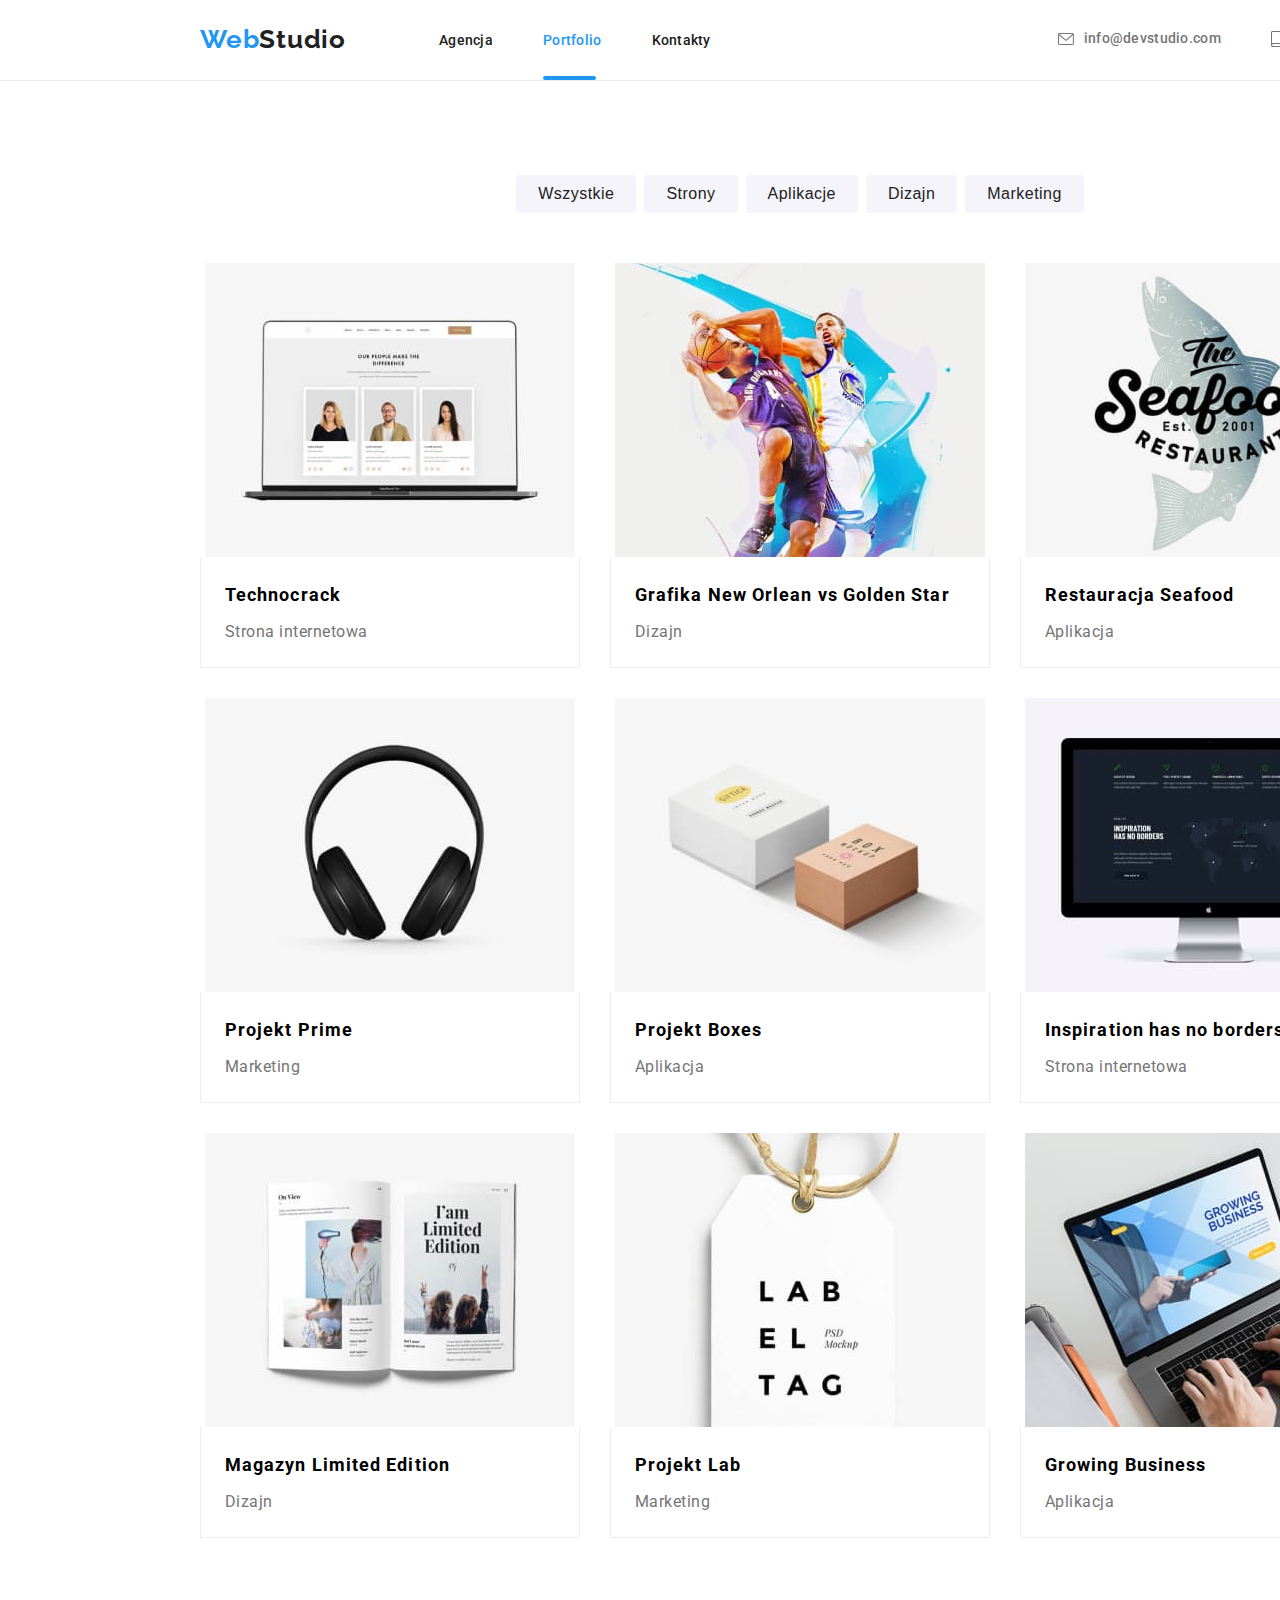
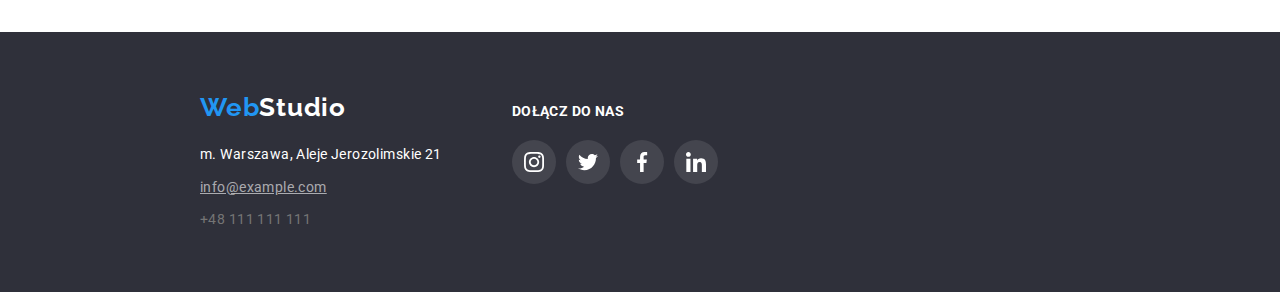
==== portfolio.html @ 3b9c2e2c "upgrade" ====
<!DOCTYPE html>
<html lang="pl">
  <head>
    <meta charset="UTF-8" />

    <title>Portfolio</title>
    <!-- google fonts -->

    <link rel="preconnect" href="https://fonts.googleapis.com" />
    <link rel="preconnect" href="https://fonts.gstatic.com" crossorigin />
    <link
      href="https://fonts.googleapis.com/css2?family=Raleway:wght@700&family=Roboto:wght@400;500;700;900&display=swap"
      rel="stylesheet"
    />
    <!-- end google fonts -->
    <link
      rel="stylesheet"
      href="https://cdnjs.cloudflare.com/ajax/libs/modern-normalize/1.1.0/modern-normalize.min.css"
      integrity="sha512-wpPYUAdjBVSE4KJnH1VR1HeZfpl1ub8YT/NKx4PuQ5NmX2tKuGu6U/JRp5y+Y8XG2tV+wKQpNHVUX03MfMFn9Q=="
      crossorigin="anonymous"
      referrerpolicy="no-referrer"
    />

    <link rel="stylesheet" href="css/styles.css" />
  </head>

  <body>
    <header class="header-style">
      <div class="container flex-nav-container padding-body">
        <a class="logo" href="index.html"
            ><span class="brand-color">Web</span>Studio</a
          >

        <div class="inner">
      
          <nav>
            <ul class="list-style nav-display-form">
              <li><a class="nav-structure" href="index.html">Agencja</a></li>
              <li>
                <a class="nav-structure nav-structure-active isactive" href="/portfolio.html">Portfolio</a>
              </li>
              <li>
                <a class="nav-structure" href="portfolio.html">Kontakty</a>
              </li>
            </ul>
          </nav>
        </div>

      
        <ul class="list-style display-form-contacts">
          <li>
            <a
              class="nav-structure nav-contact-color"
              href="mailto:info@devstudio.com"><svg width="16" height="12" class="mail-icon-position">
                <use width="16" height="12"
                href="./images/icons.svg#icon-envelope"></use>
              </svg>
              info@devstudio.com</a
            >
          </li>
          <li>
       
            <a class="nav-structure nav-contact-color" href="tel:48111111111"><svg width="10" height="16" class="iphone-icon-position"> 
              <use width="10" height="16"
              href="./images/icons.svg#icon-smartphone"></use>
            </svg>
            +48 111 111 111</a
            >
          
          </li>
        </ul>
      
      </div>
    </header>

    <main>
     
        <section class="section lorem">
          <div class="container">
          <ul class="list-style display-button">
            <li>
              <button type="button" class="button-style">Wszystkie</button>
            </li>
            <li>
              <button type="button" class="button-style">Strony</button>
            </li>
            <li>
              <button type="button" class="button-style">Aplikacje</button>
            </li>
            <li>
              <button type="button" class="button-style">Dizajn</button>
            </li>
            <li>
              <button type="button" class="button-style">Marketing</button>
            </li>
            
          </ul>
         
        </section>
        <!--ZDJĘCIA-->
        <section class="section-pictures">
          <div class="container">
         
          <ul class="list-style display-images display-wrap">
        
            <li class="border-images">
           
                <div class="box">
              <img 
                src="images/images_portfolio/pic1.jpg"
                alt="technocrack"
                width="370"
                height="294"

              /> 
               <div class="overlay"><p class="overlay-p">Technocrack jest popularną platformą wykorzystywaną do rozpowszechniania koronawirusa. Firmy wykorzystują tę platformę do celów szpiegowskich i ataków na niezabezpieczone serwery konkurencji</p></div>
              </div>
            
              <h3 class="portfolio-h3-structure p-portfolio-border">Technocrack</h3>
              <p class="text img-portfolio-border">Strona internetowa</p>
              
            </li>
            <!-- 2 -->
            <li class="border-images">
            
                <div class="box">
              <img
                src="images/images_portfolio/pic2.jpg"
                alt="Grafika New orlean"
                width="370"
                height="294"
              />
              <div class="overlay"><p class="overlay-p">Technocrack jest popularną platformą wykorzystywaną do rozpowszechniania koronawirusa. Firmy wykorzystują tę platformę do celów szpiegowskich i ataków na niezabezpieczone serwery konkurencji</p></div>
            </div>
              <h3 class="portfolio-h3-structure p-portfolio-border">Grafika New Orlean vs Golden Star</h3>
              <p class="text img-portfolio-border">Dizajn</p>
             
              
            </li>
            <li class="border-images">
             
                <div class="box">
              <img
                src="images/images_portfolio/pic3.jpg"
                alt="Restauracja Seafood"
                width="370"
                height="294"
              />
              <div class="overlay"><p class="overlay-p">Technocrack jest popularną platformą wykorzystywaną do rozpowszechniania koronawirusa. Firmy wykorzystują tę platformę do celów szpiegowskich i ataków na niezabezpieczone serwery konkurencji</p></div>
            </div>
              <h3 class="portfolio-h3-structure p-portfolio-border">Restauracja Seafood</h3>
              <p class="text img-portfolio-border">Aplikacja</p>
             </li>
            <li class="border-images">
              <div class="box">
              <img
                src="images/images_portfolio/pic4.jpg"
                alt="Projekt Prime"
                width="370"
                height="294"
              />
              <div class="overlay"><p class="overlay-p">Technocrack jest popularną platformą wykorzystywaną do rozpowszechniania koronawirusa. Firmy wykorzystują tę platformę do celów szpiegowskich i ataków na niezabezpieczone serwery konkurencji</p></div>
            </div>
              <h3 class="portfolio-h3-structure p-portfolio-border">Projekt Prime</h3>
              <p class="text img-portfolio-border">Marketing</p>
           </li>
            <li class="border-images">
              <div class="box">
              <img
                src="images/images_portfolio/pic5.jpg"
                alt="Projekt Boxes"
                width="370"
                height="294"
              />
              <div class="overlay"><p class="overlay-p">Technocrack jest popularną platformą wykorzystywaną do rozpowszechniania koronawirusa. Firmy wykorzystują tę platformę do celów szpiegowskich i ataków na niezabezpieczone serwery konkurencji</p></div>
            </div>
              <h3 class="portfolio-h3-structure p-portfolio-border">Projekt Boxes</h3>
              <p class="text img-portfolio-border">Aplikacja</p>
            </li>
            <li class="border-images">
              <div class="box">
              <img
                src="images/images_portfolio/pic6.jpg"
                alt="Inspiration has no borders"
                width="370"
                height="294"
              />
              <div class="overlay"><p class="overlay-p">Technocrack jest popularną platformą wykorzystywaną do rozpowszechniania koronawirusa. Firmy wykorzystują tę platformę do celów szpiegowskich i ataków na niezabezpieczone serwery konkurencji</p></div>
              </div>
              <h3 class="portfolio-h3-structure p-portfolio-border">Inspiration has no borders</h3>
              <p class="text img-portfolio-border">Strona internetowa</p>
            </li>
            <li class="border-images">
              <div class="box">
              <img
                src="images/images_portfolio/pic7.jpg"
                alt="Magazyn Limited Edition"
                width="370"
                height="294"
              />
              <div class="overlay"><p class="overlay-p">Technocrack jest popularną platformą wykorzystywaną do rozpowszechniania koronawirusa. Firmy wykorzystują tę platformę do celów szpiegowskich i ataków na niezabezpieczone serwery konkurencji</p></div>
              </div>
              <h3 class="portfolio-h3-structure p-portfolio-border">Magazyn Limited Edition</h3>
              <p class="text img-portfolio-border">Dizajn</p>
           
            </li>
            <li class="border-images">
              <div class="box">
              <img
                src="images/images_portfolio/pic8.jpg"
                alt="Projekt Lab"
                width="370"
                height="294"
              />
              <div class="overlay"><p class="overlay-p">Technocrack jest popularną platformą wykorzystywaną do rozpowszechniania koronawirusa. Firmy wykorzystują tę platformę do celów szpiegowskich i ataków na niezabezpieczone serwery konkurencji</p></div>
              </div>
              <h3 class="portfolio-h3-structure p-portfolio-border">Projekt Lab</h3>
              <p class="text img-portfolio-border">Marketing</p>
            </li>
            <li class="border-images">
              <div class="box">
              <img
                src="images/images_portfolio/pic9.jpg"
                alt="Growing Business"
                width="370"
                height="294"
              />
              <div class="overlay"><p class="overlay-p">Technocrack jest popularną platformą wykorzystywaną do rozpowszechniania koronawirusa. Firmy wykorzystują tę platformę do celów szpiegowskich i ataków na niezabezpieczone serwery konkurencji</p></div>
              </div>
              <h3 class="portfolio-h3-structure p-portfolio-border">Growing Business</h3>
              <p class="text img-portfolio-border">Aplikacja</p>
            </li>
          </ul>
        
          </div>
        </section>
      
    </main>
    <footer class="background footer-padding">
      <div class="container footer-display">
        <div>
        <a class="footer-logo logo" href="index.html"
          ><span class="brand-color">Web</span>Studio</a
        >
        <address class="address-style address-padding">
          <ul class="list-style">
            <li class="marginl">
              <a
                class="address-structure"
                href="https://goo.gl/maps/v4wxsE9NDZiypeX38"
                target="_blank"
                >m. Warszawa, Aleje Jerozolimskie 21</a
              >
            </li>
            <li class="marginl">
              <a class="address2-structure" href="mailto:info@example.com"
                >info@example.com</a
              >
            </li>
            <li class="marginl">
              <a class="p-text-structure" href="tel:48111111111"
                >+48 111 111 111</a
              >
            </li>
          </ul>
        </address>
        </div>
        <div class="join-us-margin">
          <h3 class="join-us">DOŁĄCZ DO NAS</h3>
          <ul class="social-links">
            <li>
              <a href="#" target="blank"><svg width="44" height="44" class="shape">
                <use width="20" height="20" x="12" y="12.04" href="images/icons.svg#icon-instagram-2">
              </svg></a>

              

            </li>
            <li>
              <a href="#" target="blank"><svg width="44" height="44" class="shape">
                <use width="20" height="20" x="12" y="12.04" href="images/icons.svg#icon-twitter-1">
              </svg></a>

              </svg>

            </li>
            <li>
              <a href="#" target="blank"><svg width="44" height="44" class="shape">
                <use width="20" height="20" x="12" y="12.04" href="images/icons.svg#icon-facebook-1">
              </svg></a>

              </svg>

            </li>
            <li>
              <a href="#" target="blank"><svg width="44" height="44" class="shape">
                <use width="20" height="20" x="12" y="12.04" href="images/icons.svg#icon-linkedin-1">
              </svg></a>

              </svg>

            </li>
          </ul>



        </div>
      </div>
    </footer>
  </body>
</html>
---- css/styles.css ----
:root {
  --main-color: #212121;
  --second-color: #757575;
  --background-color: #2f303a;
  --third-color: #ffffff;
  --fourth-color: rgba(255, 255, 255, 0.6);
  --fifth-color: #2196f3;
  --sixth-color: #e5e5e5;
  --seventh-color: #f5f4fa;
}
body {
  font-family: "Roboto", "Raleway", sans-serif;

  width: 1600px;
  margin: 0 auto;
}
* {
  margin: 0;
  padding: 0;
}

.container {
  width: 1200px;
  margin: 0 auto;
  padding: 0 15px;
}

.section {
  padding: 94px 0;
}

.section-pictures {
padding: 50px 0 94px 0;

}

h2 {
  margin-bottom: 50px;
}
.background-header {
  text-align: center;
  padding: 200px 0;
  background-color: var(--background-color);
  background-image: linear-gradient(
      rgba(47, 48, 58, 0.4),
      rgba(47, 48, 58, 0.4)
    ),
    url(../images/background.jpg);
}
.display-center {
  text-align: center;
}
.display-button {
  display: flex;

  justify-content: center;
  gap: 8px;
  position: relative;
}

.display-images {
  display: flex;
  gap: 30px;
  position: relative;
}

.display-wrap {
  flex-wrap: wrap;
}

.a {
  margin-left: 93px;
}
.flex-nav-container {
  display: flex;
  align-items: center;
}

.header-style {
  border-bottom: 1px solid #ececec;
}

.nav-display-form {
  display: flex;
  align-items: center;
  gap: 50px;
  margin-left: 93px;
}
.header-nav-list {
  margin-left: 93px;
}

.padding-body {
  padding-bottom: 25px;
  padding-top: 24px;
}

.nav-display-form li {
  margin: 0;
}

.display-form-contacts {
  display: flex;
  align-items: center;
  gap: 50px;
  margin-left: auto;
}

.inner {
  display: flex;
  align-items: center;
  gap: 93px;
}

.background-2 {
  background-color: #f5f4fa;
}

.nav-structure {
  color: var(--main-color);
  font-weight: 500;
  font-size: 14px;
  line-height: 1.14;
  letter-spacing: 0.02em;
  text-decoration-line: none;
}

.nav-structure-active {
  color: var(--fifth-color);
}

.nav-structure:hover {
  color: var(--fifth-color);
}

.nav-structure:focus {
  color: var(--fifth-color);
}

.p-text-structure {
  font-size: 14px;
  line-height: 1.71;
  letter-spacing: 0.03em;
  color: var(--second-color);
  text-decoration-line: none;
}
.portfolio-h3-structure {
  font-weight: 700;
  font-size: 18px;
  line-height: 2;
  letter-spacing: 0.06em;
  padding-top: 20px;
  padding-right: 24px;
  padding-bottom: 0;
  padding-left: 24px;
}

.text {
  font-size: 16px;
  line-height: 1.87;
  letter-spacing: 0.03em;
  color: var(--second-color);
  padding: 4px 24px 20px 24px;
}

.paragraph-structure {
  padding-bottom: 16px;
}
.background {
  background-color: var(--background-color);
}

.address-structure {
  font-size: 14px;
  line-height: 1.71;
  letter-spacing: 0.03em;
  color: var(--third-color);
  text-decoration-line: none;
}
.address2-structure {
  font-size: 14px;
  line-height: 1.71;
  letter-spacing: 0.03em;
  text-decoration-line: underline;
  color: var(--fourth-color);
}
.h1-text-index {
  font-weight: 900;
  font-size: 44px;
  line-height: 1.36;
  letter-spacing: 0.06em;
  width: 696px;
  color: var(--third-color);
  text-align: center;
  margin: 0 auto;
}
.h3-text-index {
  font-weight: 700;
  font-size: 14px;
  line-height: 1.14;
  letter-spacing: 0.03em;
  padding-top: 30px;

  color: var(--main-color);
  margin-bottom: 10px;
}

.h2-text-index {
  font-weight: 700;
  font-size: 36px;
  line-height: 1.16;
  letter-spacing: 0.03em;
}
.h3-text-index2 {
  font-weight: 500;
  font-size: 16px;
  line-height: 1.18;
  letter-spacing: 0.03em;
  color: var(--main-color);
  padding-top: 30px;
  padding-bottom: 10px;
}

.list-style {
  list-style: none;
}
.logo {
  font-family: "Raleway";
  color: var(--main-color);
  font-weight: 700;
  font-size: 26px;
  line-height: 1.19;
  letter-spacing: 0.03em;
  text-decoration: none;
}

.brand-color {
  color: var(--fifth-color);
}
.footer-logo {
  color: var(--third-color);
  padding-top: 60px;
}
.hand:hover {
  cursor: pointer;
}
.button-style {
  font-weight: 500;
  font-size: 16px;
  line-height: 1.625;
  text-align: center;
  letter-spacing: 0.03em;
  color: var(--main-color);
  cursor: pointer;
  padding: 6px 22px;
  border-radius: 4px;
  background: #f5f4fa;
  border: none;
}
.button-style:hover,
.button-style:focus,
.button-style:active {
  background-color: var(--fifth-color);
  color: var(--third-color);
  box-shadow: 0px 3px 1px rgba(0, 0, 0, 0.1), 0px 1px 2px rgba(0, 0, 0, 0.08),
  0px 2px 2px rgba(0, 0, 0, 0.12);
}

.button-style2 {
  color: var(--third-color);
  background-color: var(--fifth-color);
  font-weight: 700;
  font-size: 16px;
  line-height: 1.875;
  cursor: pointer;
  border: none;
  margin-top: 30px;
  padding-top: 10px;
  padding-bottom: 10px;
  padding-left: 42px;
  padding-right: 41px;
  box-shadow: 0px 4px 4px rgba(0, 0, 0, 0.15);
  border-radius: 4px;
  position: relative;
}
.address-style {
  font-style: normal;
}

.footer-padding {
  padding-top: 60px;
  padding-bottom: 60px;
}

.address-padding {
  margin-top: 20px;
}

.background-3 {
  background-color: var(--third-color);
}

.nav-contact-color {
  color: var(--second-color);
  display: flex;
  align-items: center;
}

.lorem {
  padding-bottom: 0;
}

.marginl {
  margin-top: 9px;
}

.border-images {
  font-size: 0;
  width: calc((100% - 60px) / 3);
}

.index-img-style {
  box-shadow: 0px 1px 3px rgba(0, 0, 0, 0.12), 0px 1px 1px rgba(0, 0, 0, 0.14),
    0px 2px 1px rgba(0, 0, 0, 0.2);
  border-radius: 0px 0px 4px 4px;
}

.img-portfolio-border {
  border-bottom: 1px solid #eeeeee;
  border-left: 1px solid #eeeeee;
  border-right: 1px solid #eeeeee;
}
.p-portfolio-border {
  border-left: 1px solid #eeeeee;
  border-right: 1px solid #eeeeee;
}

.rectangle-style {
  background-color: var(--seventh-color);
  border-radius: 4px;
  padding-bottom: 30px;
}

.ellypse {
  border-radius: 50%;
  background-color: rgba(255, 255, 255, 0.1);
  fill: #afb1b8;


}



.ellypse:hover {
  background-color: var(--fifth-color);
  cursor: pointer;
  border-radius: 50%;
  fill: #ffffff;
}

.icon-position {
  display: flex;
  padding-bottom: 30px;
  padding-left: 32px;
  padding-right: 32px;
  align-items: center;
  justify-content: space-between;

}

.our-clients-display {
  display: flex;
  list-style: none;
  align-items: center;
  gap: 30px;
}

.clients {
  width: 170px;
  height: 92px;
  border: 1px solid #afb1b8;
  border-radius: 4px;
  border-color: #afb1b8;
  padding: 16px 32px;
  fill: #afb1b8;
}
.clients:hover {
  border-color: var(--fifth-color);
  cursor: pointer;
  fill: var(--fifth-color);
}
.clients:focus {
  border-radius: 50%;
  color: var(--fifth-color);
}

.clients-size {
  width: 106;
  height: 60.04;
}

.our-clients-section {
  margin-top: 94px;
}

.our-clients-padding {
  padding-bottom: 94px;
}

.iphone-icon-position {
  vertical-align: middle;
  align-items: center;

  margin-right: 10px;
  fill: currentColor;
}

.mail-icon-position {
  vertical-align: middle;
  align-items: center;

  margin-right: 10px;
  fill: currentColor;
}

.footer-display {
  display: flex;
}

.join-us {
  color: var(--third-color);
  font-weight: 700px;
  font-size: 14px;
  line-height: 1.14;
  letter-spacing: 0.03em;
  margin-bottom: 20px;
  padding-top: 12px;
}
.social-links {
  display: flex;
  list-style: none;
  gap: 10px;
}

.shape {
  border-radius: 50%;
  background-color: rgba(255, 255, 255, 0.1);
  fill: #ffffff;
}
.shape:hover {
  background-color: var(--fifth-color);
  cursor: pointer;
  fill: #ffffff;
  border-radius: 50%;
}

.join-us-margin {
  margin-left: 70px;
}

.border-images:hover {
  box-shadow: 0px 1px 1px rgba(0, 0, 0, 0.12), 0px 4px 4px rgba(0, 0, 0, 0.06),
    1px 4px 6px rgba(0, 0, 0, 0.16);
  cursor: pointer;
}



.additional-info {
  width: 370px;
  height: 294px;
  background-color: rgba(33, 150, 243, 0.9);
}

.additional-info:hover {
  background-color: rgba(33, 150, 243, 0.9);
}

.image2 {
  display: block;
  width: 100%;
  height: auto;
}

.overlay {
  position: absolute;
  bottom: 0;
  background: rgba(33, 150, 243, 0.9);
  color: #f1f1f1;
  width: 370px;
  height: 294px;
  top: 0;
  left: 0;
  transition: 1500ms ease;
  color: white;
  transform: translateY(100%);
  transition-property: transform;
  display: flex;



}

.border-images:hover .overlay {

  transform: translateY(0);
}

.layout {
  position: absolute;
  font-size: 14px;
  font-weight: 700;
  letter-spacing: 0.03em;
  width: 370px;
  height: 70px;
  margin-top: 224px;
  background-color: rgba(47, 48, 58, 0.8);
  z-index: 1;
  color: #ffffff;
  text-align: center;
  padding-top: 27px;
}

.isactive:after {
  background-color: var(--fifth-color);
  position: absolute;
  content: "";
  display: flex;
  justify-content: center;
  width: 53px;
  height: 4px;
  top: 76px;
  border-radius: 2px;
}

.is-hidden {
  pointer-events: none;
  visibility: hidden;
  opacity: 0;
}

.modal {
  position: absolute;
  top: 50%;
  left: 50%;
  width: 528px;
  min-height: 581px;
  background-color: #ffffff;
  z-index: 2;
  box-shadow: box-shadow: 0px 1px 3px rgba(0, 0, 0, 0.12), 0px 1px 1px rgba(0, 0, 0, 0.14), 0px 2px 1px rgba(0, 0, 0, 0.2);
  border-radius: 4px;
  transform: translate(-50%, -50%) scale(1);
  transition-property: transform;
  transition-duration: 1s;
  transition-timing-function: ease;


}

.backdrop.is-hidden .modal {
  transform: translate(-50%, -50%) scale(0.3);
}



.backdrop {
  position: fixed;
  left: 0;
  top: 0;
  width: 100%;
  height: 100%;
  background-color: rgba(0, 0, 0, 0.2);
}

.close-btn {
  position: absolute;
  top: 8px;
  right: 8px;
  width: 30px;
  height: 30px;
  border: 1px solid rgba(0, 0, 0, 0.1);
  background-color: var(--third-color);
  cursor: pointer;
  border-radius: 50%;
  
}

.overlay-p {
padding: 49px 45px 49px 24px;
  font-size: 18px;
  line-height: 1.55;
  letter-spacing: 0.03em;
  text-align: left;
  
}

.close-btn:hover {
  border: 1px solid var(--fifth-color)

}

.box {
  position: relative;
  width: 370px;
  height: 294px;
  margin-left: auto;
  margin-right: auto;
  background-color: #bdbdbd;
overflow: hidden;
}

.newsletter-margin {
  margin-left: 78px;
 
}

.borderstyle1 {
  width: 358px;
  height: 50px;
  border: 1px solid rgba(255, 255, 255, 0.3);
  filter: drop-shadow(0px 4px 4px rgba(0, 0, 0, 0.15));
border-radius: 4px;
background-color: var(--background-color);
padding: 15px;
color: var(--third-color);
}

.footer_botton {
  background: #2196F3;
  box-shadow: 0px 4px 4px rgba(0, 0, 0, 0.15);
border-radius: 4px;
border: none;
Width: 200px;
Height: 50px;
margin-left: 12px;
color: var(--third-color);
font-weight: 700;
font-size: 16px;
line-height: 1.87;
align-items: center;
padding: 10px 76px 10px 42px;
vertical-align: middle;






}

.display-footer-elements {
  display: flex;
}

.footer-submit-position {
  display: flex;
  position: absolute;

}

.text_modal {

  font-size: 20px;
 margin-top: 40px;
 margin-bottom:12px;
  text-align: center;
  line-height: 1.17;

}

.text_modal2 {
  color: #757575;
  font-size: 12px;
  line-height: 1.16;
  margin-top: 10px;
  margin-left: 40px;
  margin-right: 40px;

}

.field {
  display: flex;
  flex-direction: column;
}
.input-style {
  margin-top: 10px;
  margin-left: 40px;
  margin-right: 40px;
  width: 448px;
height: 40px;
border: 1px solid rgba(33, 33, 33, 0.2);
border-radius: 4px;
padding-left: 40px;
outline: 0;


}

.input-style2 {
width: 448px;
height: 120px;
margin-top: 10px;
margin-left: 40px;
margin-right: 40px;
border: 1px solid rgba(33, 33, 33, 0.2);
border-radius: 4px;
resize: none;
outline: 0;
}

.footer-img-position {

position: absolute;
margin-left: 60px;
margin-bottom: 0;
top: 50%;
transform: translateY(-50%); 
margin-top: 4px;






}

.abc {
  width: 448px;
  height: 40px;
  margin-top: 10px;
margin-left: 40px;
position: relative;
position: absolute;

}

.footer-img-position:hover {
  fill: var(--fifth-color);
  cursor: pointer;
}



.checkbox {
 
  margin-top: 20px;
  margin-left: 54px;
  font-size: 14px;
  line-height: 1.71;
  color: #757575;
  vertical-align: middle;
  align-items: center;
  margin-right: 10px;
 justify-content: center;

}

.text-modal {
  color: var(--fifth-color);
text-decoration: underline;

}
.checkbox-label {
  padding-left: 7px;
  vertical-align: middle;
}
.submit-modal {
  width: 200px;
height: 50px;
margin-left: 164px;
margin-top: 15px;
background: #2196F3;
box-shadow: 0px 4px 4px rgba(0, 0, 0, 0.15);
border-radius: 4px;
border: none;
color: #fff;
font-weight: 700;
font-size: 16px;
line-height: 1.87;
}

.submit-modal:hover {
cursor:pointer;
}

.borderstyle1:hover {
  border: 1px solid var(--fifth-color)
}

.address2-structure:hover, .p-text-structure:hover {
  color: var(--third-color);
}

.input-style:focus,
.input-style:hover, 
.input-style2:focus, 
.input-style2:hover {
  fill: var(--fifth-color);
  border: 1px solid var(--fifth-color);
}

.input-wrapper {
  position: relative; 

}
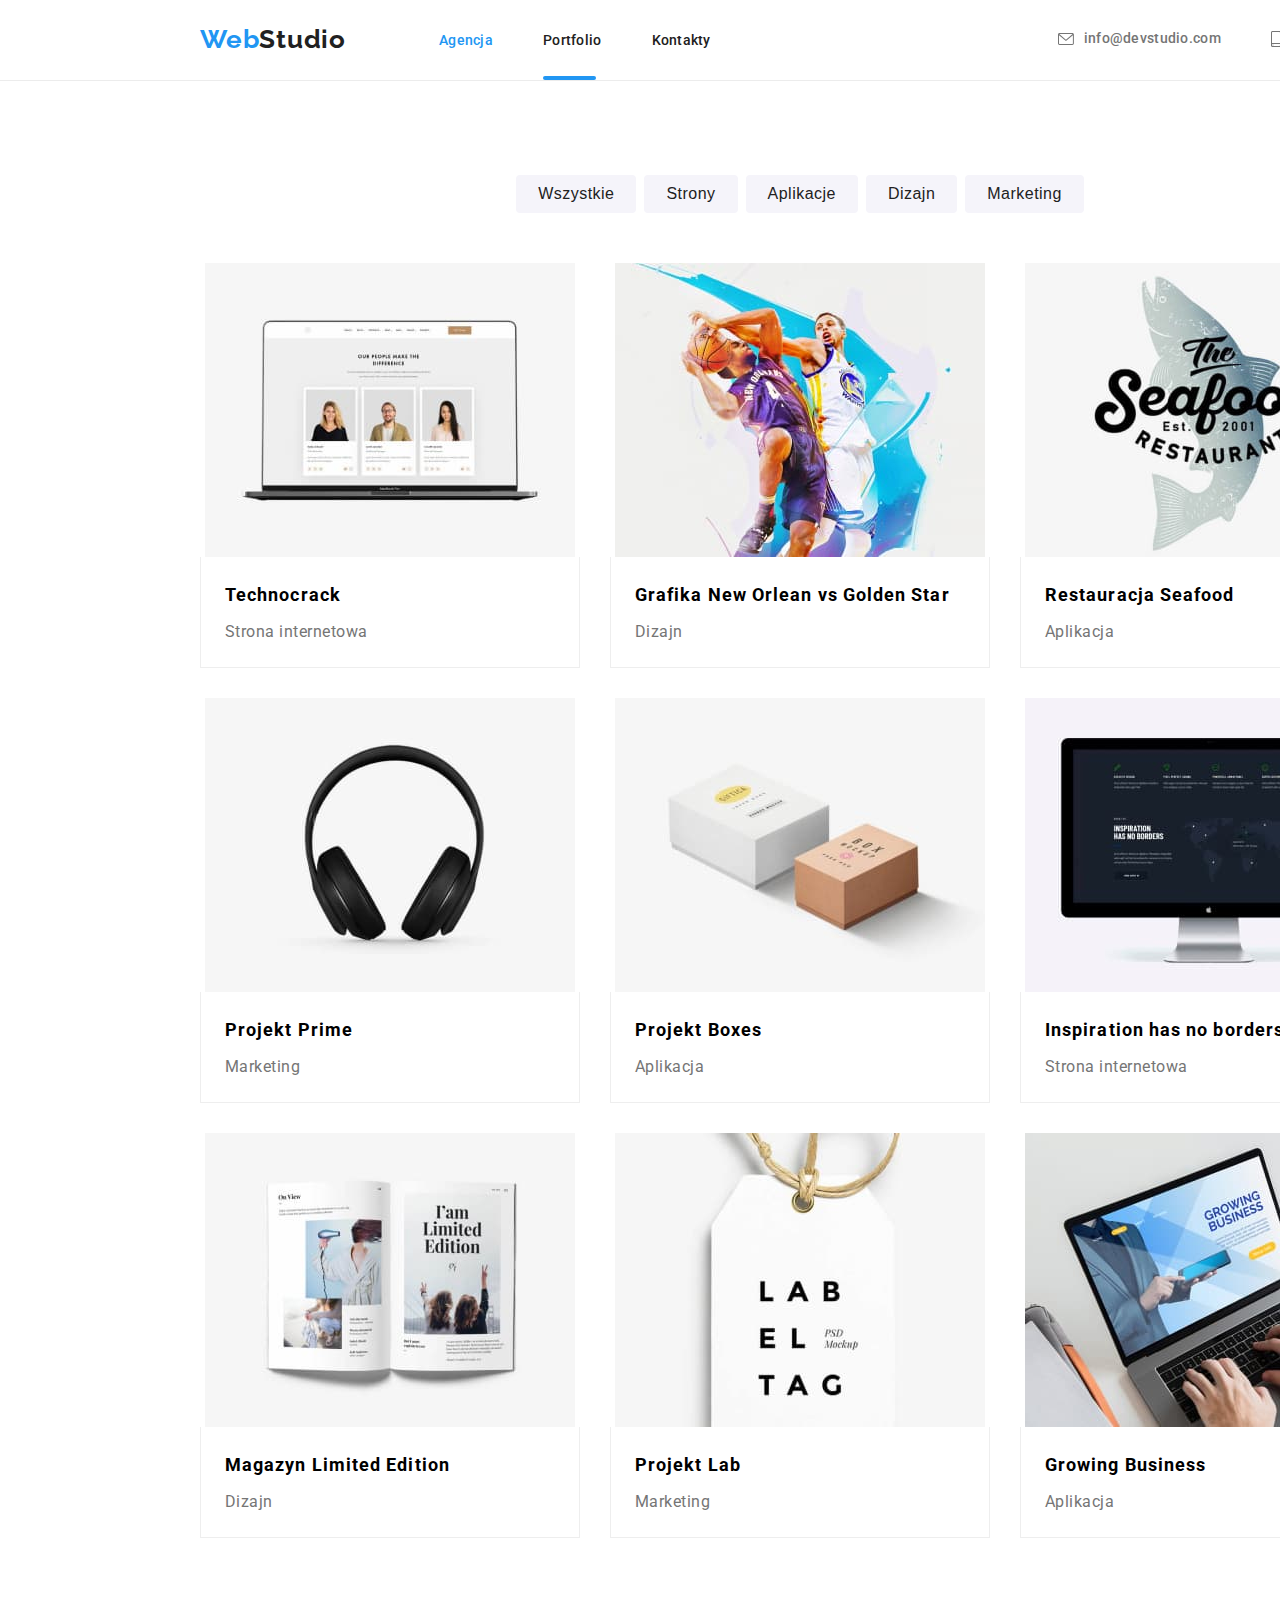
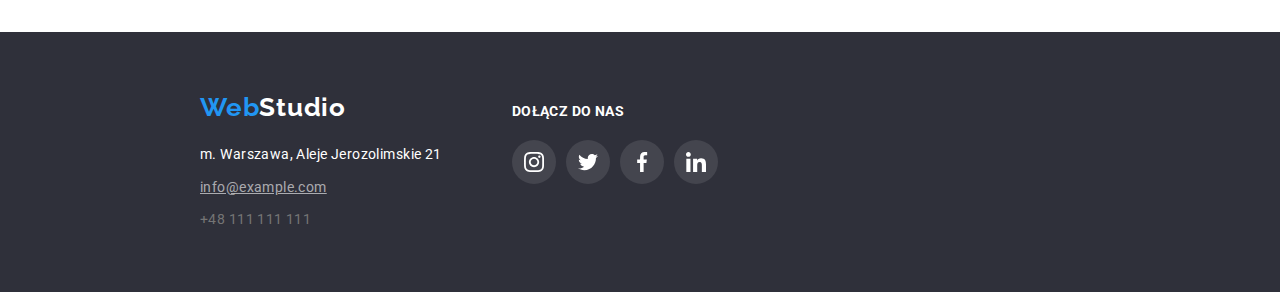
==== commit f988d3e8: "upgrade" ====
--- a/portfolio.html
+++ b/portfolio.html
@@ -26,32 +26,31 @@
 
   <body>
     <header class="header-style">
-      <div class="container flex-nav-container padding-body">
+      <div class="container header-stye__flex-nav-container header-stye__padding">
         <a class="logo" href="index.html"
-            ><span class="brand-color">Web</span>Studio</a
+            ><span class="logo__brand-color">Web</span>Studio</a
           >
 
-        <div class="inner">
+          <div class="nav-style">
+            <nav>
+              <ul class="list-style nav-style__nav-display-form">
+                <li><a class="nav-style__nav-structure nav-style__nav-structure--active" href="index.html">Agencja</a></li>
+                <li>
+                  <a class="nav-style__nav-structure isactive" href="./portfolio.html">Portfolio</a>
+                </li>
+                <li>
+                  <a class="nav-style__nav-structure" href="portfolio.html">Kontakty</a>
+                </li>
+              </ul>
+            </nav>
+          </div>
+
       
-          <nav>
-            <ul class="list-style nav-display-form">
-              <li><a class="nav-structure" href="index.html">Agencja</a></li>
-              <li>
-                <a class="nav-structure nav-structure-active isactive" href="/portfolio.html">Portfolio</a>
-              </li>
-              <li>
-                <a class="nav-structure" href="portfolio.html">Kontakty</a>
-              </li>
-            </ul>
-          </nav>
-        </div>
-
-      
-        <ul class="list-style display-form-contacts">
+        <ul class="list-style header-style__display-form-contacts">
           <li>
             <a
-              class="nav-structure nav-contact-color"
-              href="mailto:info@devstudio.com"><svg width="16" height="12" class="mail-icon-position">
+              class="nav-style__nav-structure header-style__header-contact-color"
+              href="mailto:info@devstudio.com"><svg width="16" height="12" class="header-style__mail-icon-position">
                 <use width="16" height="12"
                 href="./images/icons.svg#icon-envelope"></use>
               </svg>
@@ -60,7 +59,7 @@
           </li>
           <li>
        
-            <a class="nav-structure nav-contact-color" href="tel:48111111111"><svg width="10" height="16" class="iphone-icon-position"> 
+            <a class="nav-style__nav-structure header-style__header-contact-color" href="tel:48111111111"><svg width="10" height="16" class="header-style__iphone-icon-position"> 
               <use width="10" height="16"
               href="./images/icons.svg#icon-smartphone"></use>
             </svg>
@@ -239,8 +238,8 @@
     <footer class="background footer-padding">
       <div class="container footer-display">
         <div>
-        <a class="footer-logo logo" href="index.html"
-          ><span class="brand-color">Web</span>Studio</a
+        <a class="logo__footer-logo logo" href="index.html"
+          ><span class="logo__brand-color">Web</span>Studio</a
         >
         <address class="address-style address-padding">
           <ul class="list-style">
--- a/css/styles.css
+++ b/css/styles.css
@@ -71,7 +71,7 @@
 .a {
   margin-left: 93px;
 }
-.flex-nav-container {
+.header-stye__flex-nav-container {
   display: flex;
   align-items: center;
 }
@@ -80,7 +80,7 @@
   border-bottom: 1px solid #ececec;
 }
 
-.nav-display-form {
+.nav-style__nav-display-form {
   display: flex;
   align-items: center;
   gap: 50px;
@@ -90,7 +90,7 @@
   margin-left: 93px;
 }
 
-.padding-body {
+.header-stye__padding {
   padding-bottom: 25px;
   padding-top: 24px;
 }
@@ -99,14 +99,14 @@
   margin: 0;
 }
 
-.display-form-contacts {
+.header-style__display-form-contacts {
   display: flex;
   align-items: center;
   gap: 50px;
   margin-left: auto;
 }
 
-.inner {
+.nav-style {
   display: flex;
   align-items: center;
   gap: 93px;
@@ -116,7 +116,7 @@
   background-color: #f5f4fa;
 }
 
-.nav-structure {
+.nav-style__nav-structure {
   color: var(--main-color);
   font-weight: 500;
   font-size: 14px;
@@ -125,15 +125,15 @@
   text-decoration-line: none;
 }
 
-.nav-structure-active {
+.nav-style__nav-structure--active {
   color: var(--fifth-color);
 }
 
-.nav-structure:hover {
+.nav-style__nav-structure:hover {
   color: var(--fifth-color);
 }
 
-.nav-structure:focus {
+.nav-style__nav-structure:focus {
   color: var(--fifth-color);
 }
 
@@ -234,10 +234,10 @@
   text-decoration: none;
 }
 
-.brand-color {
+.logo__brand-color {
   color: var(--fifth-color);
 }
-.footer-logo {
+.logo__footer-logo {
   color: var(--third-color);
   padding-top: 60px;
 }
@@ -300,7 +300,7 @@
   background-color: var(--third-color);
 }
 
-.nav-contact-color {
+.header-style__header-contact-color {
   color: var(--second-color);
   display: flex;
   align-items: center;
@@ -407,7 +407,7 @@
   padding-bottom: 94px;
 }
 
-.iphone-icon-position {
+.header-style__iphone-icon-position {
   vertical-align: middle;
   align-items: center;
 
@@ -415,7 +415,7 @@
   fill: currentColor;
 }
 
-.mail-icon-position {
+.header-style__mail-icon-position {
   vertical-align: middle;
   align-items: center;
 
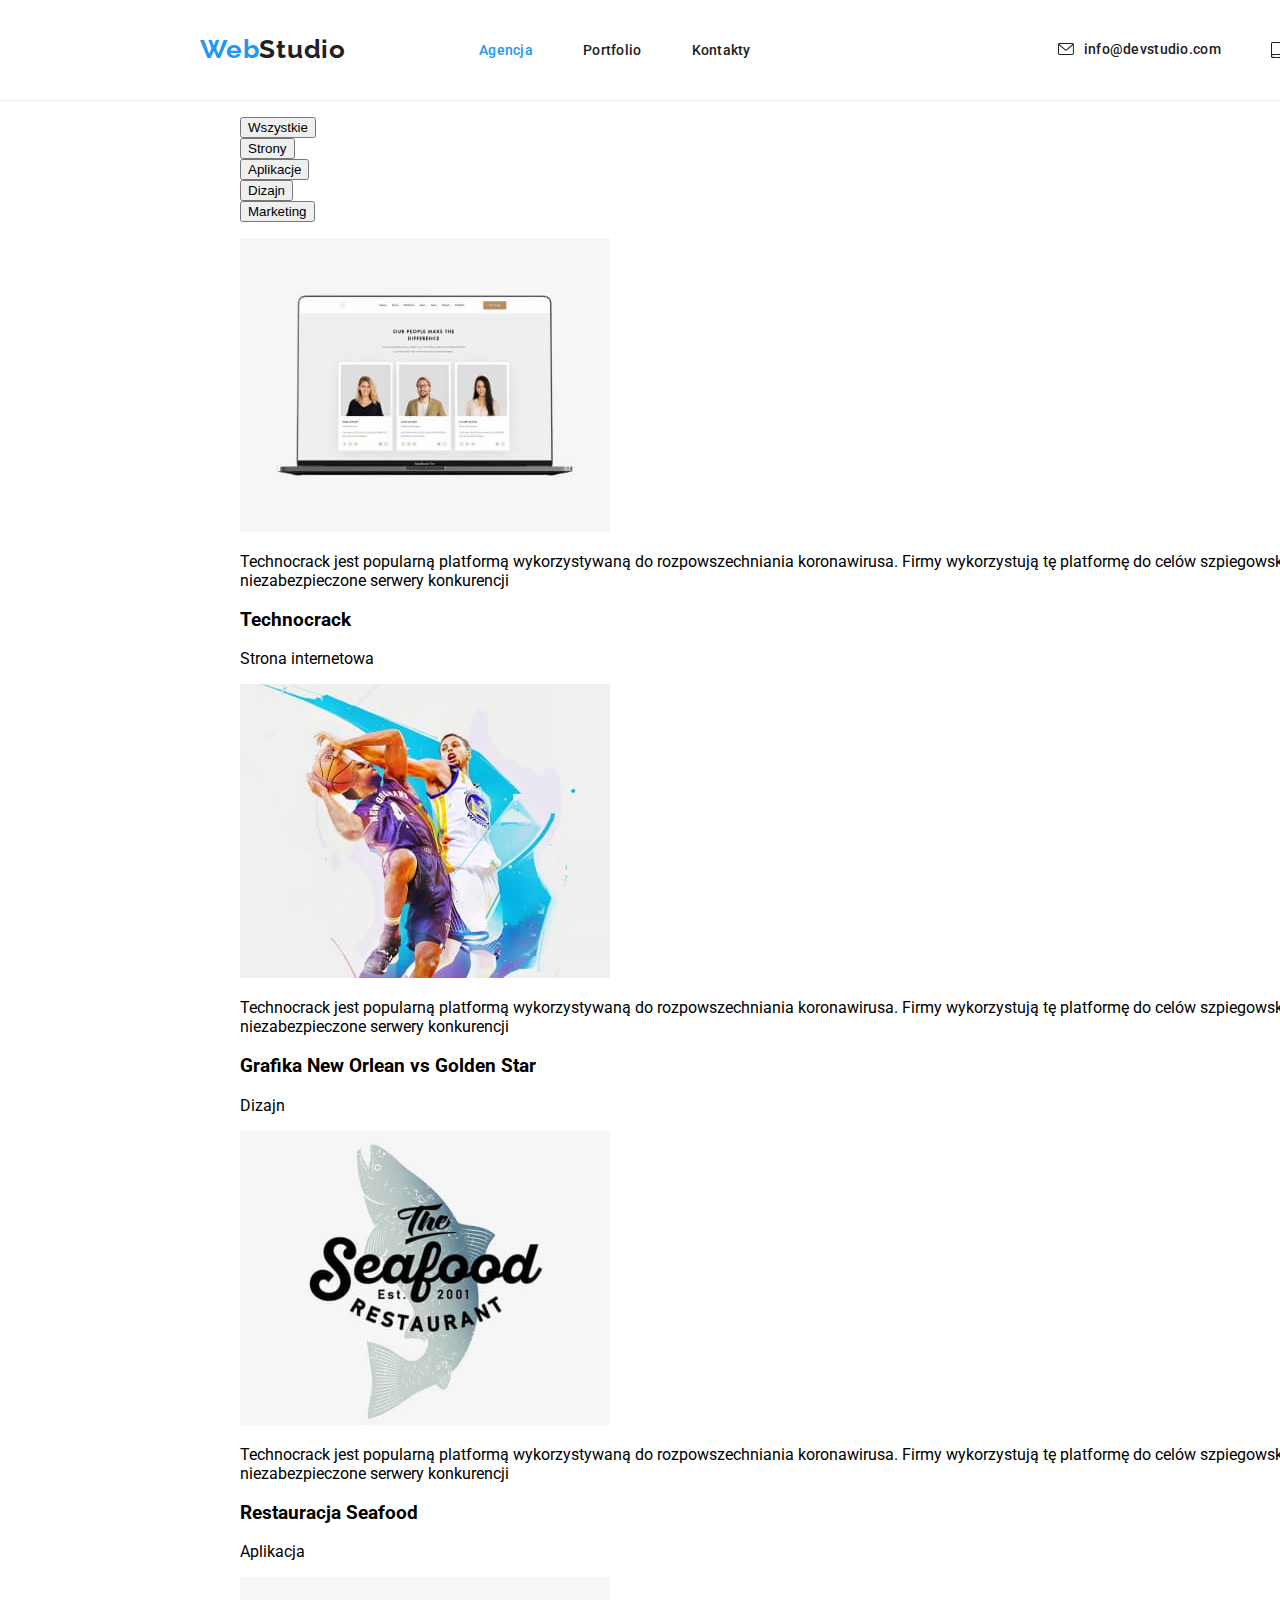
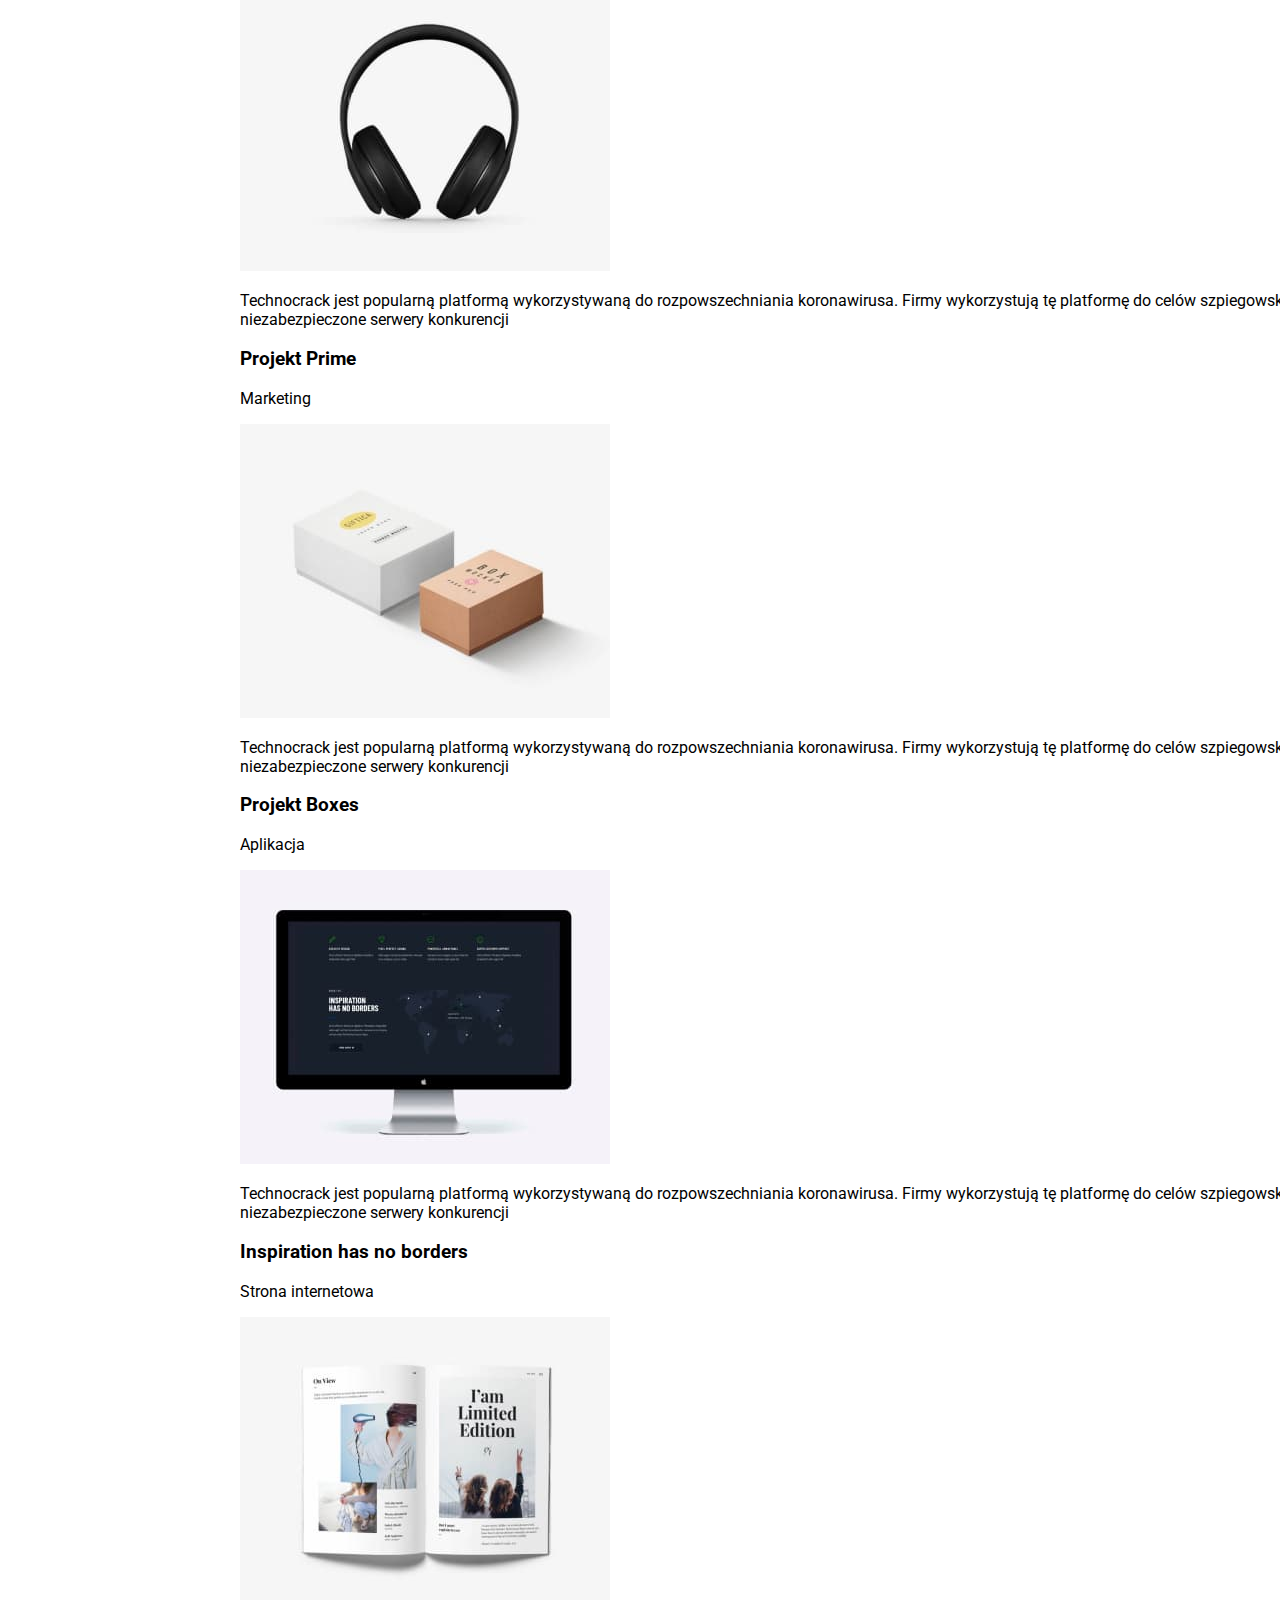
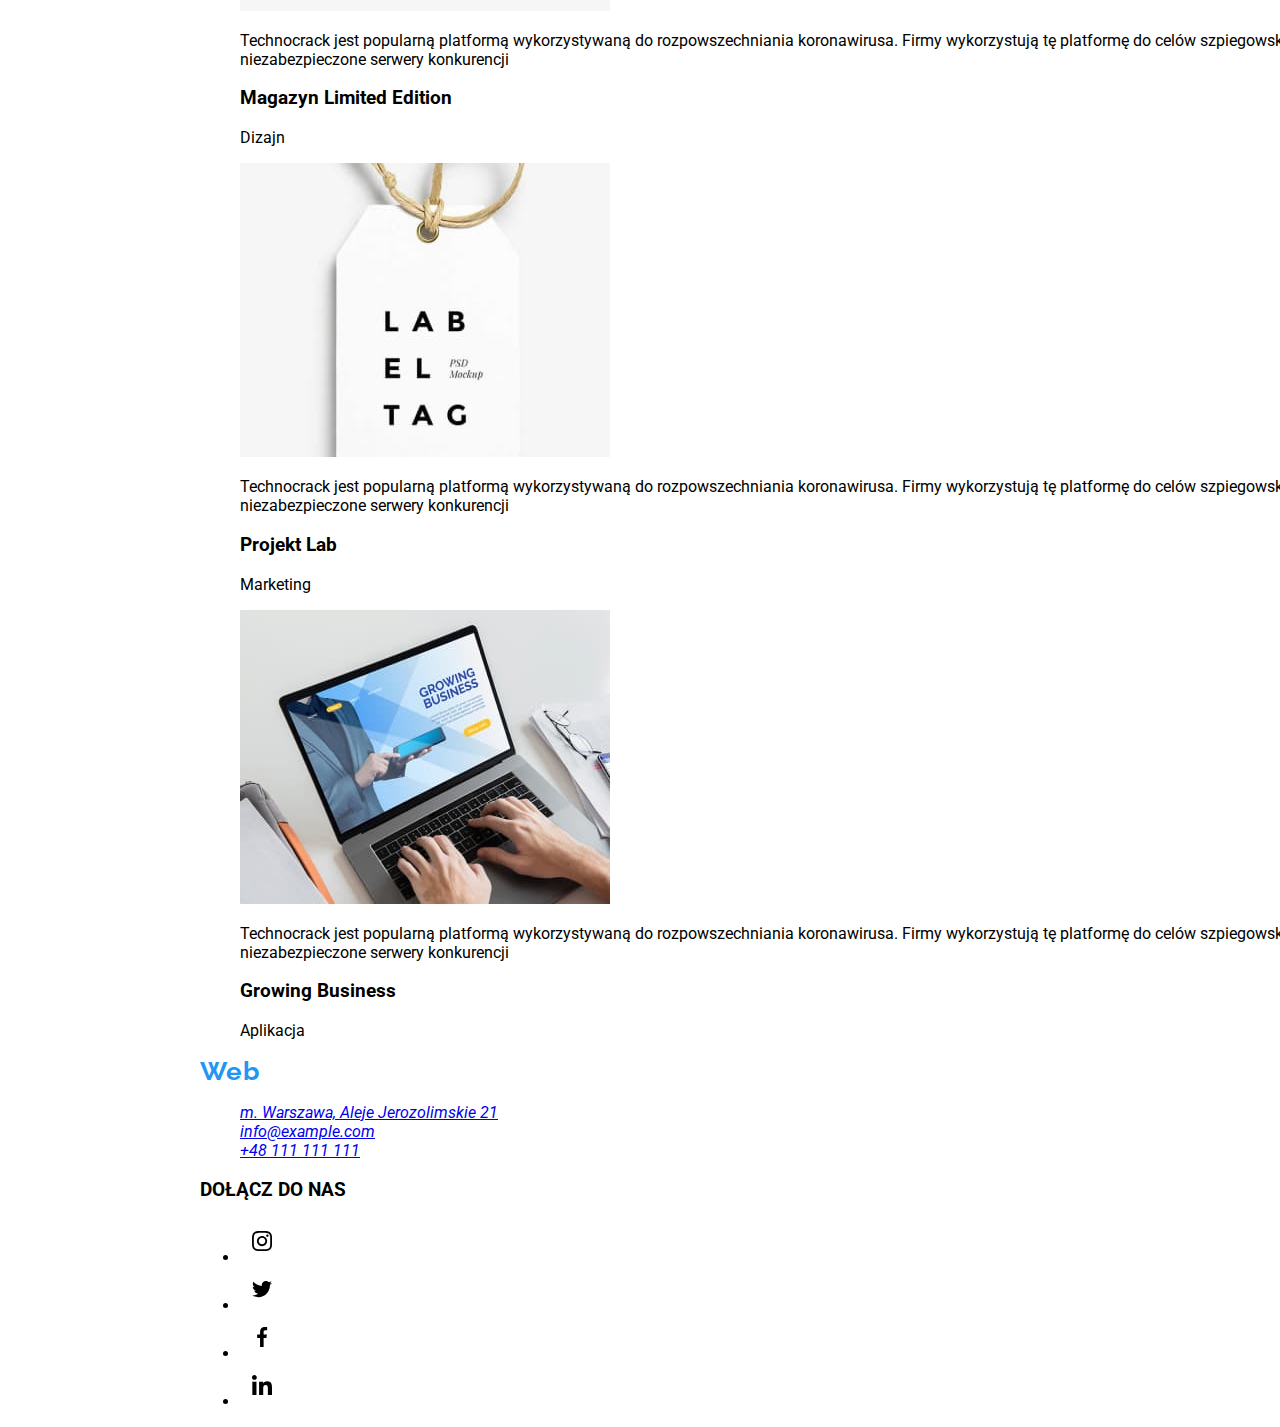
==== commit 4eda7ea5: "upgrade" ====
--- a/portfolio.html
+++ b/portfolio.html
@@ -21,7 +21,7 @@
       referrerpolicy="no-referrer"
     />
 
-    <link rel="stylesheet" href="css/styles.css" />
+    <link rel="stylesheet" href="css/main.min.css" />
   </head>
 
   <body>
@@ -76,7 +76,7 @@
      
         <section class="section lorem">
           <div class="container">
-          <ul class="list-style display-button">
+          <ul class="list-style button-style__display-button">
             <li>
               <button type="button" class="button-style">Wszystkie</button>
             </li>
@@ -100,11 +100,11 @@
         <section class="section-pictures">
           <div class="container">
          
-          <ul class="list-style display-images display-wrap">
+          <ul class="list-style display-images section-pictures__display-wrap">
         
             <li class="border-images">
            
-                <div class="box">
+                <div class="section-pictures__box">
               <img 
                 src="images/images_portfolio/pic1.jpg"
                 alt="technocrack"
@@ -112,122 +112,122 @@
                 height="294"
 
               /> 
-               <div class="overlay"><p class="overlay-p">Technocrack jest popularną platformą wykorzystywaną do rozpowszechniania koronawirusa. Firmy wykorzystują tę platformę do celów szpiegowskich i ataków na niezabezpieczone serwery konkurencji</p></div>
+               <div class="section-pictures__overlay"><p class="section-pictures__overlay-p">Technocrack jest popularną platformą wykorzystywaną do rozpowszechniania koronawirusa. Firmy wykorzystują tę platformę do celów szpiegowskich i ataków na niezabezpieczone serwery konkurencji</p></div>
               </div>
             
-              <h3 class="portfolio-h3-structure p-portfolio-border">Technocrack</h3>
-              <p class="text img-portfolio-border">Strona internetowa</p>
+              <h3 class="section-pictures__portfolioh3 section-pictures__portfolioborder">Technocrack</h3>
+              <p class="text section-pictures__img-portfolioborder">Strona internetowa</p>
               
             </li>
             <!-- 2 -->
             <li class="border-images">
             
-                <div class="box">
+                <div class="section-pictures__box">
               <img
                 src="images/images_portfolio/pic2.jpg"
                 alt="Grafika New orlean"
                 width="370"
                 height="294"
               />
-              <div class="overlay"><p class="overlay-p">Technocrack jest popularną platformą wykorzystywaną do rozpowszechniania koronawirusa. Firmy wykorzystują tę platformę do celów szpiegowskich i ataków na niezabezpieczone serwery konkurencji</p></div>
+              <div class="section-pictures__overlay"><p class="section-pictures__overlay-p">Technocrack jest popularną platformą wykorzystywaną do rozpowszechniania koronawirusa. Firmy wykorzystują tę platformę do celów szpiegowskich i ataków na niezabezpieczone serwery konkurencji</p></div>
             </div>
-              <h3 class="portfolio-h3-structure p-portfolio-border">Grafika New Orlean vs Golden Star</h3>
-              <p class="text img-portfolio-border">Dizajn</p>
+              <h3 class="section-pictures__portfolioh3 section-pictures__portfolioborder">Grafika New Orlean vs Golden Star</h3>
+              <p class="text section-pictures__img-portfolioborder">Dizajn</p>
              
               
             </li>
             <li class="border-images">
              
-                <div class="box">
+                <div class="section-pictures__box">
               <img
                 src="images/images_portfolio/pic3.jpg"
                 alt="Restauracja Seafood"
                 width="370"
                 height="294"
               />
-              <div class="overlay"><p class="overlay-p">Technocrack jest popularną platformą wykorzystywaną do rozpowszechniania koronawirusa. Firmy wykorzystują tę platformę do celów szpiegowskich i ataków na niezabezpieczone serwery konkurencji</p></div>
+              <div class="section-pictures__overlay"><p class="section-pictures__overlay-p">Technocrack jest popularną platformą wykorzystywaną do rozpowszechniania koronawirusa. Firmy wykorzystują tę platformę do celów szpiegowskich i ataków na niezabezpieczone serwery konkurencji</p></div>
             </div>
-              <h3 class="portfolio-h3-structure p-portfolio-border">Restauracja Seafood</h3>
-              <p class="text img-portfolio-border">Aplikacja</p>
+              <h3 class="section-pictures__portfolioh3 section-pictures__portfolioborder">Restauracja Seafood</h3>
+              <p class="text section-pictures__img-portfolioborder">Aplikacja</p>
              </li>
             <li class="border-images">
-              <div class="box">
+              <div class="section-pictures__box">
               <img
                 src="images/images_portfolio/pic4.jpg"
                 alt="Projekt Prime"
                 width="370"
                 height="294"
               />
-              <div class="overlay"><p class="overlay-p">Technocrack jest popularną platformą wykorzystywaną do rozpowszechniania koronawirusa. Firmy wykorzystują tę platformę do celów szpiegowskich i ataków na niezabezpieczone serwery konkurencji</p></div>
+              <div class="section-pictures__overlay"><p class="section-pictures__overlay-p">Technocrack jest popularną platformą wykorzystywaną do rozpowszechniania koronawirusa. Firmy wykorzystują tę platformę do celów szpiegowskich i ataków na niezabezpieczone serwery konkurencji</p></div>
             </div>
-              <h3 class="portfolio-h3-structure p-portfolio-border">Projekt Prime</h3>
-              <p class="text img-portfolio-border">Marketing</p>
+              <h3 class="section-pictures__portfolioh3 section-pictures__portfolioborder">Projekt Prime</h3>
+              <p class="text section-pictures__img-portfolioborder">Marketing</p>
            </li>
             <li class="border-images">
-              <div class="box">
+              <div class="section-pictures__box">
               <img
                 src="images/images_portfolio/pic5.jpg"
                 alt="Projekt Boxes"
                 width="370"
                 height="294"
               />
-              <div class="overlay"><p class="overlay-p">Technocrack jest popularną platformą wykorzystywaną do rozpowszechniania koronawirusa. Firmy wykorzystują tę platformę do celów szpiegowskich i ataków na niezabezpieczone serwery konkurencji</p></div>
+              <div class="section-pictures__overlay"><p class="section-pictures__overlay-p">Technocrack jest popularną platformą wykorzystywaną do rozpowszechniania koronawirusa. Firmy wykorzystują tę platformę do celów szpiegowskich i ataków na niezabezpieczone serwery konkurencji</p></div>
             </div>
-              <h3 class="portfolio-h3-structure p-portfolio-border">Projekt Boxes</h3>
-              <p class="text img-portfolio-border">Aplikacja</p>
-            </li>
-            <li class="border-images">
-              <div class="box">
+              <h3 class="section-pictures__portfolioh3 section-pictures__portfolioborder">Projekt Boxes</h3>
+              <p class="text section-pictures__img-portfolioborder">Aplikacja</p>
+            </li>
+            <li class="border-images">
+              <div class="section-pictures__box">
               <img
                 src="images/images_portfolio/pic6.jpg"
                 alt="Inspiration has no borders"
                 width="370"
                 height="294"
               />
-              <div class="overlay"><p class="overlay-p">Technocrack jest popularną platformą wykorzystywaną do rozpowszechniania koronawirusa. Firmy wykorzystują tę platformę do celów szpiegowskich i ataków na niezabezpieczone serwery konkurencji</p></div>
-              </div>
-              <h3 class="portfolio-h3-structure p-portfolio-border">Inspiration has no borders</h3>
-              <p class="text img-portfolio-border">Strona internetowa</p>
-            </li>
-            <li class="border-images">
-              <div class="box">
+              <div class="section-pictures__overlay"><p class="section-pictures__overlay-p">Technocrack jest popularną platformą wykorzystywaną do rozpowszechniania koronawirusa. Firmy wykorzystują tę platformę do celów szpiegowskich i ataków na niezabezpieczone serwery konkurencji</p></div>
+              </div>
+              <h3 class="section-pictures__portfolioh3 section-pictures__portfolioborder">Inspiration has no borders</h3>
+              <p class="text section-pictures__img-portfolioborder">Strona internetowa</p>
+            </li>
+            <li class="border-images">
+              <div class="section-pictures__box">
               <img
                 src="images/images_portfolio/pic7.jpg"
                 alt="Magazyn Limited Edition"
                 width="370"
                 height="294"
               />
-              <div class="overlay"><p class="overlay-p">Technocrack jest popularną platformą wykorzystywaną do rozpowszechniania koronawirusa. Firmy wykorzystują tę platformę do celów szpiegowskich i ataków na niezabezpieczone serwery konkurencji</p></div>
-              </div>
-              <h3 class="portfolio-h3-structure p-portfolio-border">Magazyn Limited Edition</h3>
-              <p class="text img-portfolio-border">Dizajn</p>
+              <div class="section-pictures__overlay"><p class="section-pictures__overlay-p">Technocrack jest popularną platformą wykorzystywaną do rozpowszechniania koronawirusa. Firmy wykorzystują tę platformę do celów szpiegowskich i ataków na niezabezpieczone serwery konkurencji</p></div>
+              </div>
+              <h3 class="section-pictures__portfolioh3 section-pictures__portfolioborder">Magazyn Limited Edition</h3>
+              <p class="text section-pictures__img-portfolioborder">Dizajn</p>
            
             </li>
             <li class="border-images">
-              <div class="box">
+              <div class="section-pictures__box">
               <img
                 src="images/images_portfolio/pic8.jpg"
                 alt="Projekt Lab"
                 width="370"
                 height="294"
               />
-              <div class="overlay"><p class="overlay-p">Technocrack jest popularną platformą wykorzystywaną do rozpowszechniania koronawirusa. Firmy wykorzystują tę platformę do celów szpiegowskich i ataków na niezabezpieczone serwery konkurencji</p></div>
-              </div>
-              <h3 class="portfolio-h3-structure p-portfolio-border">Projekt Lab</h3>
-              <p class="text img-portfolio-border">Marketing</p>
-            </li>
-            <li class="border-images">
-              <div class="box">
+              <div class="section-pictures__overlay"><p class="section-pictures__overlay-p">Technocrack jest popularną platformą wykorzystywaną do rozpowszechniania koronawirusa. Firmy wykorzystują tę platformę do celów szpiegowskich i ataków na niezabezpieczone serwery konkurencji</p></div>
+              </div>
+              <h3 class="section-pictures__portfolioh3 section-pictures__portfolioborder">Projekt Lab</h3>
+              <p class="text section-pictures__img-portfolioborder">Marketing</p>
+            </li>
+            <li class="border-images">
+              <div class="section-pictures__box">
               <img
                 src="images/images_portfolio/pic9.jpg"
                 alt="Growing Business"
                 width="370"
                 height="294"
               />
-              <div class="overlay"><p class="overlay-p">Technocrack jest popularną platformą wykorzystywaną do rozpowszechniania koronawirusa. Firmy wykorzystują tę platformę do celów szpiegowskich i ataków na niezabezpieczone serwery konkurencji</p></div>
-              </div>
-              <h3 class="portfolio-h3-structure p-portfolio-border">Growing Business</h3>
-              <p class="text img-portfolio-border">Aplikacja</p>
+              <div class="section-pictures__overlay"><p class="section-pictures__overlay-p">Technocrack jest popularną platformą wykorzystywaną do rozpowszechniania koronawirusa. Firmy wykorzystują tę platformę do celów szpiegowskich i ataków na niezabezpieczone serwery konkurencji</p></div>
+              </div>
+              <h3 class="section-pictures__portfolioh3 section-pictures__portfolioborder">Growing Business</h3>
+              <p class="text section-pictures__img-portfolioborder">Aplikacja</p>
             </li>
           </ul>
         
@@ -235,15 +235,15 @@
         </section>
       
     </main>
-    <footer class="background footer-padding">
-      <div class="container footer-display">
+    <footer class="footer-shape">
+      <div class="container footer-shape__footer-display">
         <div>
         <a class="logo__footer-logo logo" href="index.html"
           ><span class="logo__brand-color">Web</span>Studio</a
         >
-        <address class="address-style address-padding">
+        <address class="footer-shape__address-style">
           <ul class="list-style">
-            <li class="marginl">
+            <li class="footer-shape__margin">
               <a
                 class="address-structure"
                 href="https://goo.gl/maps/v4wxsE9NDZiypeX38"
@@ -251,12 +251,12 @@
                 >m. Warszawa, Aleje Jerozolimskie 21</a
               >
             </li>
-            <li class="marginl">
+            <li class="footer-shape__margin">
               <a class="address2-structure" href="mailto:info@example.com"
                 >info@example.com</a
               >
             </li>
-            <li class="marginl">
+            <li class="footer-shape__margin">
               <a class="p-text-structure" href="tel:48111111111"
                 >+48 111 111 111</a
               >
@@ -264,11 +264,11 @@
           </ul>
         </address>
         </div>
-        <div class="join-us-margin">
+        <div class="join-us__margin">
           <h3 class="join-us">DOŁĄCZ DO NAS</h3>
-          <ul class="social-links">
-            <li>
-              <a href="#" target="blank"><svg width="44" height="44" class="shape">
+          <ul class="join-us__social-links">
+            <li>
+              <a href="#" target="blank"><svg width="44" height="44" class="join-us__shape">
                 <use width="20" height="20" x="12" y="12.04" href="images/icons.svg#icon-instagram-2">
               </svg></a>
 
@@ -276,7 +276,7 @@
 
             </li>
             <li>
-              <a href="#" target="blank"><svg width="44" height="44" class="shape">
+              <a href="#" target="blank"><svg width="44" height="44" class="join-us__shape">
                 <use width="20" height="20" x="12" y="12.04" href="images/icons.svg#icon-twitter-1">
               </svg></a>
 
@@ -284,7 +284,7 @@
 
             </li>
             <li>
-              <a href="#" target="blank"><svg width="44" height="44" class="shape">
+              <a href="#" target="blank"><svg width="44" height="44" class="join-us__shape">
                 <use width="20" height="20" x="12" y="12.04" href="images/icons.svg#icon-facebook-1">
               </svg></a>
 
@@ -292,7 +292,7 @@
 
             </li>
             <li>
-              <a href="#" target="blank"><svg width="44" height="44" class="shape">
+              <a href="#" target="blank"><svg width="44" height="44" class="join-us__shape">
                 <use width="20" height="20" x="12" y="12.04" href="images/icons.svg#icon-linkedin-1">
               </svg></a>
 
--- a/css/main.min.css
+++ b/css/main.min.css
@@ -0,0 +1 @@
+body{font-family:"Roboto","Raleway",sans-serif;width:1600px;margin:0 auto}.list-style{list-style:none}.container{width:1200px;margin:0 auto;padding:0 15px}.header-style{border-bottom:1px solid #ececec}.header-stye__flex-nav-container{display:-webkit-box;display:-ms-flexbox;display:flex;-webkit-box-align:center;-ms-flex-align:center;align-items:center}.header-stye__padding{padding-bottom:25px;padding-top:24px}.header-style__display-form-contacts{display:-webkit-box;display:-ms-flexbox;display:flex;-webkit-box-align:center;-ms-flex-align:center;align-items:center;gap:50px;margin-left:auto}.header-style__header-contact-color{color:#757575;display:-webkit-box;display:-ms-flexbox;display:flex;-webkit-box-align:center;-ms-flex-align:center;align-items:center}.header-style__mail-icon-position{vertical-align:middle;-webkit-box-align:center;-ms-flex-align:center;align-items:center;margin-right:10px;fill:currentColor}.header-style__iphone-icon-position{vertical-align:middle;-webkit-box-align:center;-ms-flex-align:center;align-items:center;margin-right:10px;fill:currentColor}.logo{font-family:"Raleway";color:#212121;font-weight:700;font-size:26px;line-height:1.19;letter-spacing:.03em;text-decoration:none}.logo__footer-logo{color:#fff;padding-top:60px}.logo__brand-color{color:#2196f3}.nav-style{display:-webkit-box;display:-ms-flexbox;display:flex;-webkit-box-align:center;-ms-flex-align:center;align-items:center;gap:93px}.nav-style__nav-display-form{display:-webkit-box;display:-ms-flexbox;display:flex;-webkit-box-align:center;-ms-flex-align:center;align-items:center;gap:50px;margin-left:93px}.nav-style__nav-structure{color:#212121;font-weight:500;font-size:14px;line-height:1.14;letter-spacing:.02em;-webkit-text-decoration-line:none;text-decoration-line:none}.nav-style__nav-structure--active{color:#2196f3}.nav-style__nav-structure:focus{color:#2196f3}.nav-style__nav-structure:hover{color:#2196f3}/*# sourceMappingURL=main.min.css.map */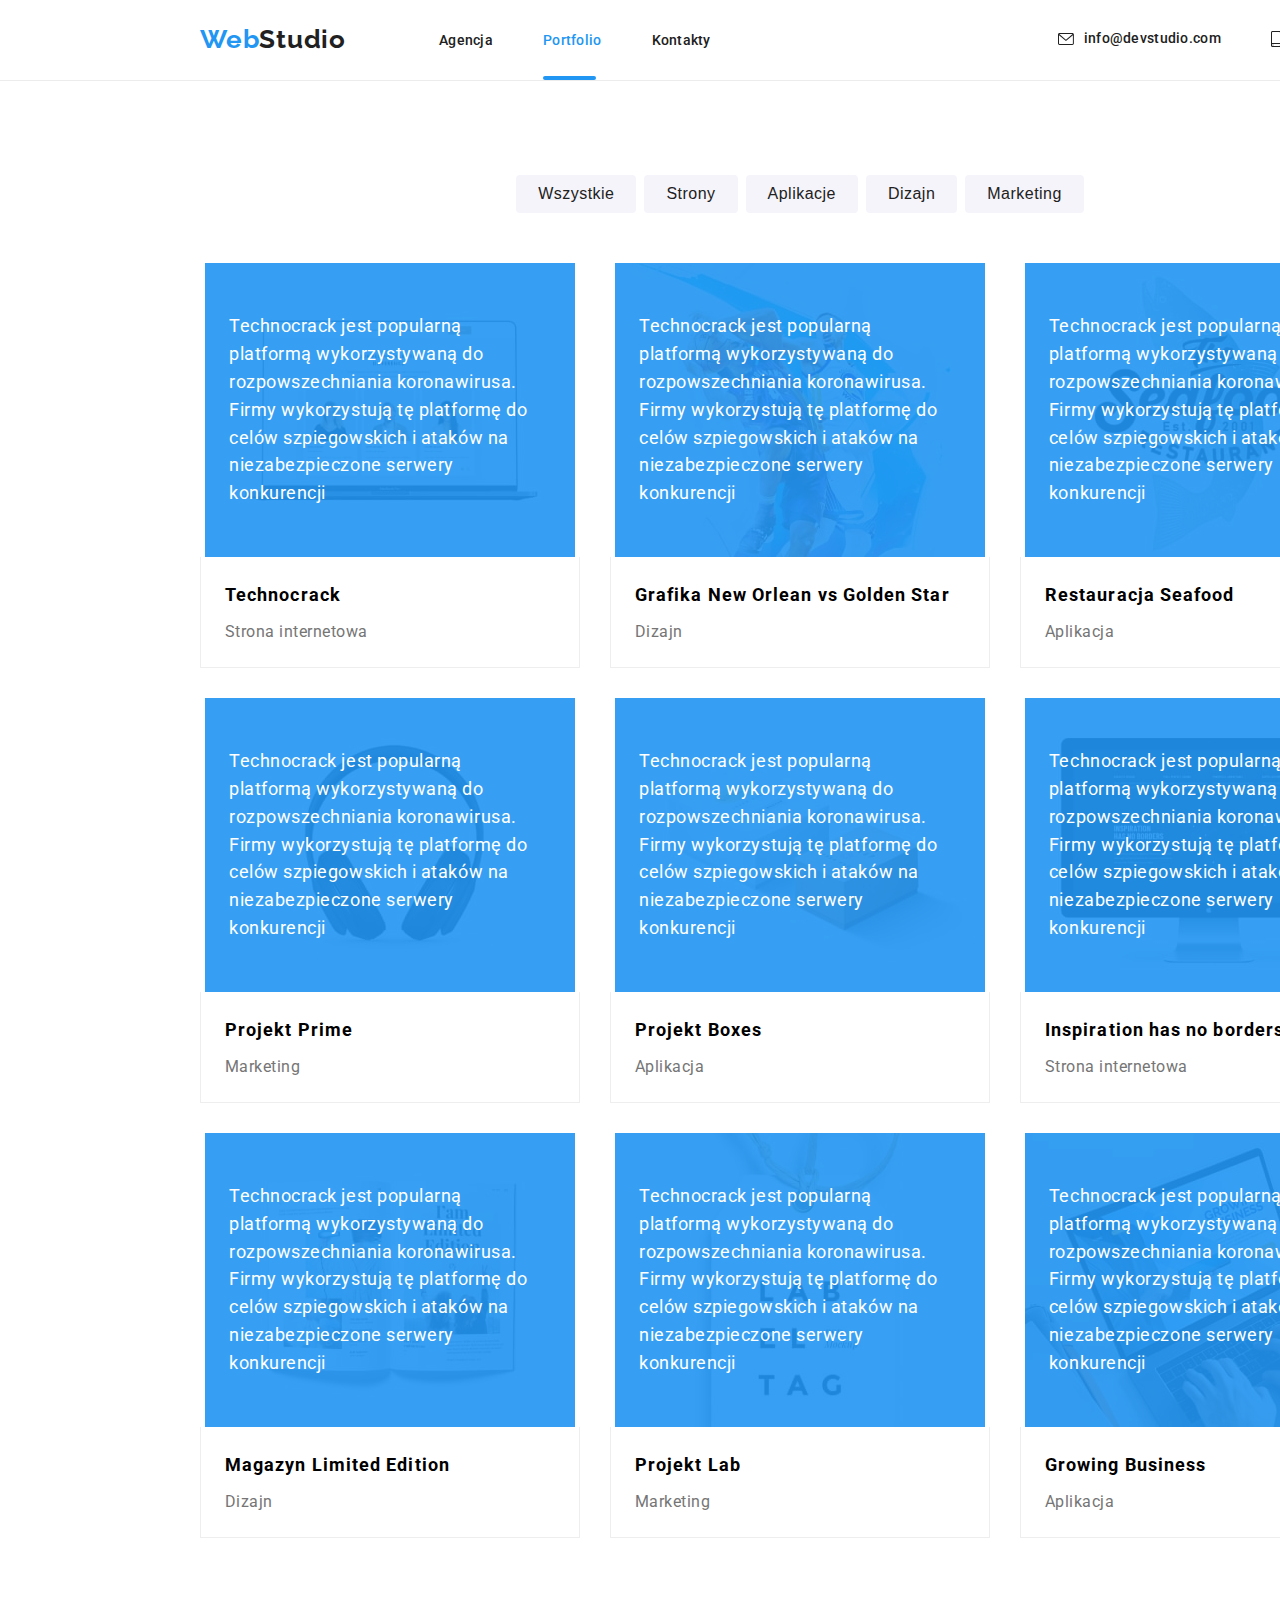
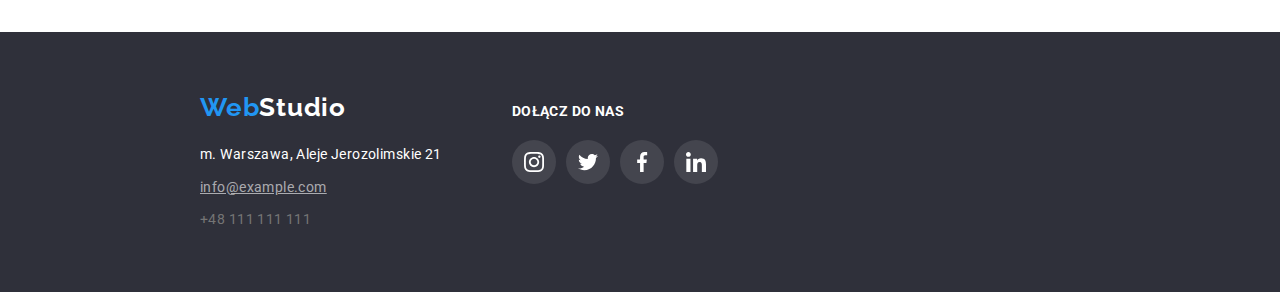
==== commit 72f8d80f: "upgrade" ====
--- a/portfolio.html
+++ b/portfolio.html
@@ -34,9 +34,9 @@
           <div class="nav-style">
             <nav>
               <ul class="list-style nav-style__nav-display-form">
-                <li><a class="nav-style__nav-structure nav-style__nav-structure--active" href="index.html">Agencja</a></li>
+                <li><a class="nav-style__nav-structure" href="index.html">Agencja</a></li>
                 <li>
-                  <a class="nav-style__nav-structure isactive" href="./portfolio.html">Portfolio</a>
+                  <a class="nav-style__nav-structure nav-style__nav-structure--active isactive" href="./portfolio.html">Portfolio</a>
                 </li>
                 <li>
                   <a class="nav-style__nav-structure" href="portfolio.html">Kontakty</a>
--- a/css/main.min.css
+++ b/css/main.min.css
@@ -1 +1 @@
-body{font-family:"Roboto","Raleway",sans-serif;width:1600px;margin:0 auto}.list-style{list-style:none}.container{width:1200px;margin:0 auto;padding:0 15px}.header-style{border-bottom:1px solid #ececec}.header-stye__flex-nav-container{display:-webkit-box;display:-ms-flexbox;display:flex;-webkit-box-align:center;-ms-flex-align:center;align-items:center}.header-stye__padding{padding-bottom:25px;padding-top:24px}.header-style__display-form-contacts{display:-webkit-box;display:-ms-flexbox;display:flex;-webkit-box-align:center;-ms-flex-align:center;align-items:center;gap:50px;margin-left:auto}.header-style__header-contact-color{color:#757575;display:-webkit-box;display:-ms-flexbox;display:flex;-webkit-box-align:center;-ms-flex-align:center;align-items:center}.header-style__mail-icon-position{vertical-align:middle;-webkit-box-align:center;-ms-flex-align:center;align-items:center;margin-right:10px;fill:currentColor}.header-style__iphone-icon-position{vertical-align:middle;-webkit-box-align:center;-ms-flex-align:center;align-items:center;margin-right:10px;fill:currentColor}.logo{font-family:"Raleway";color:#212121;font-weight:700;font-size:26px;line-height:1.19;letter-spacing:.03em;text-decoration:none}.logo__footer-logo{color:#fff;padding-top:60px}.logo__brand-color{color:#2196f3}.nav-style{display:-webkit-box;display:-ms-flexbox;display:flex;-webkit-box-align:center;-ms-flex-align:center;align-items:center;gap:93px}.nav-style__nav-display-form{display:-webkit-box;display:-ms-flexbox;display:flex;-webkit-box-align:center;-ms-flex-align:center;align-items:center;gap:50px;margin-left:93px}.nav-style__nav-structure{color:#212121;font-weight:500;font-size:14px;line-height:1.14;letter-spacing:.02em;-webkit-text-decoration-line:none;text-decoration-line:none}.nav-style__nav-structure--active{color:#2196f3}.nav-style__nav-structure:focus{color:#2196f3}.nav-style__nav-structure:hover{color:#2196f3}/*# sourceMappingURL=main.min.css.map */+*{margin:0;padding:0}body{font-family:"Roboto","Raleway",sans-serif;width:1600px;margin:0 auto}.list-style{list-style:none}.container{width:1200px;margin:0 auto;padding:0 15px}.isactive:after{background-color:#2196f3;position:absolute;content:"";display:-webkit-box;display:-ms-flexbox;display:flex;-webkit-box-pack:center;-ms-flex-pack:center;justify-content:center;width:53px;height:4px;top:76px;border-radius:2px}.section{padding:94px 0}.display-images{display:-webkit-box;display:-ms-flexbox;display:flex;gap:30px;position:relative}.h1-text-index{font-weight:900;font-size:44px;line-height:1.36;letter-spacing:.06em;width:696px;color:#fff;text-align:center;margin:0 auto}.h2-text-index{font-weight:700;font-size:36px;line-height:1.16;letter-spacing:.03em}.h3-text-index{font-weight:700;font-size:14px;line-height:1.14;letter-spacing:.03em;padding-top:30px;color:#212121;margin-bottom:10px}h2{margin-bottom:50px}.display-center{text-align:center}.background-2{background-color:#f5f4fa}.background-3{background-color:#fff}.h3-text-index2{font-weight:500;font-size:16px;line-height:1.18;letter-spacing:.03em;color:#212121;padding-top:30px;padding-bottom:10px}.address-structure{font-size:14px;line-height:1.71;letter-spacing:.03em;color:#fff;-webkit-text-decoration-line:none;text-decoration-line:none}.address2-structure{font-size:14px;line-height:1.71;letter-spacing:.03em;-webkit-text-decoration-line:underline;text-decoration-line:underline;color:rgba(255,255,255,.6)}.address2-structure:hover{color:#fff}.input-wrapper{position:relative}.text{font-size:16px;line-height:1.87;letter-spacing:.03em;color:#757575;padding:4px 24px 20px 24px}.lorem{padding-bottom:0}.rectangle-style{background-color:#f5f4fa;border-radius:4px;padding-bottom:30px}.p-text-structure{font-size:14px;line-height:1.71;letter-spacing:.03em;color:#757575;-webkit-text-decoration-line:none;text-decoration-line:none}.address2-structure:hover,.p-text-structure:hover{color:#fff}.header-style{border-bottom:1px solid #ececec}.header-stye__flex-nav-container{display:-webkit-box;display:-ms-flexbox;display:flex;-webkit-box-align:center;-ms-flex-align:center;align-items:center}.header-stye__padding{padding-bottom:25px;padding-top:24px}.header-style__display-form-contacts{display:-webkit-box;display:-ms-flexbox;display:flex;-webkit-box-align:center;-ms-flex-align:center;align-items:center;gap:50px;margin-left:auto}.header-style__header-contact-color{color:#757575;display:-webkit-box;display:-ms-flexbox;display:flex;-webkit-box-align:center;-ms-flex-align:center;align-items:center}.header-style__mail-icon-position{vertical-align:middle;-webkit-box-align:center;-ms-flex-align:center;align-items:center;margin-right:10px;fill:currentColor}.header-style__iphone-icon-position{vertical-align:middle;-webkit-box-align:center;-ms-flex-align:center;align-items:center;margin-right:10px;fill:currentColor}.logo{font-family:"Raleway";color:#212121;font-weight:700;font-size:26px;line-height:1.19;letter-spacing:.03em;text-decoration:none}.logo__footer-logo{color:#fff;padding-top:60px}.logo__brand-color{color:#2196f3}.nav-style{display:-webkit-box;display:-ms-flexbox;display:flex;-webkit-box-align:center;-ms-flex-align:center;align-items:center;gap:93px}.nav-style__nav-display-form{display:-webkit-box;display:-ms-flexbox;display:flex;-webkit-box-align:center;-ms-flex-align:center;align-items:center;gap:50px;margin-left:93px}.nav-style__nav-structure{color:#212121;font-weight:500;font-size:14px;line-height:1.14;letter-spacing:.02em;-webkit-text-decoration-line:none;text-decoration-line:none}.nav-style__nav-structure--active{color:#2196f3}.nav-style__nav-structure:focus{color:#2196f3}.nav-style__nav-structure:hover{color:#2196f3}.business__background-header{text-align:center;padding:200px 0;background-color:#2f303a;background-image:-webkit-gradient(linear, left top, left bottom, from(rgba(47, 48, 58, 0.4)), to(rgba(47, 48, 58, 0.4))),url(../images/background.jpg);background-image:linear-gradient(rgba(47, 48, 58, 0.4), rgba(47, 48, 58, 0.4)),url(../images/background.jpg)}.business__button-style{color:#fff;background-color:#2196f3;font-weight:700;font-size:16px;line-height:1.875;cursor:pointer;border:none;margin-top:30px;padding-top:10px;padding-bottom:10px;padding-left:42px;padding-right:41px;-webkit-box-shadow:0px 4px 4px rgba(0,0,0,.15);box-shadow:0px 4px 4px rgba(0,0,0,.15);border-radius:4px;position:relative}.layout-occupation{position:absolute;font-size:14px;font-weight:700;letter-spacing:.03em;width:370px;height:70px;margin-top:224px;background-color:rgba(47,48,58,.8);z-index:1;color:#fff;text-align:center;padding-top:27px}.index-img-style{-webkit-box-shadow:0px 1px 3px rgba(0,0,0,.12),0px 1px 1px rgba(0,0,0,.14),0px 2px 1px rgba(0,0,0,.2);box-shadow:0px 1px 3px rgba(0,0,0,.12),0px 1px 1px rgba(0,0,0,.14),0px 2px 1px rgba(0,0,0,.2);border-radius:0px 0px 4px 4px}.index-img-style__paragraph-structure{padding-bottom:16px}.index-img-style__ellypse{border-radius:50%;background-color:rgba(255,255,255,.1);fill:#afb1b8}.index-img-style__ellypse:hover{background-color:#2196f3;cursor:pointer;border-radius:50%;fill:#fff}.footer-shape{padding-top:60px;padding-bottom:60px;background-color:#2f303a}.footer-shape__footer-display{display:-webkit-box;display:-ms-flexbox;display:flex}.footer-shape__address-style{font-style:normal;margin-top:20px}.footer-shape__margin{margin-top:9px}.join-us{color:#fff;font-weight:700px;font-size:14px;line-height:1.14;letter-spacing:.03em;margin-bottom:20px;padding-top:12px}.join-us__margin{margin-left:70px}.join-us__social-links{display:-webkit-box;display:-ms-flexbox;display:flex;list-style:none;gap:10px}.join-us__shape{border-radius:50%;background-color:rgba(255,255,255,.1);fill:#fff}.join-us__shape:hover{background-color:#2196f3;cursor:pointer;fill:#fff;border-radius:50%}.newsletter{margin-left:78px}.newsletter__join-us{color:#fff;font-weight:700px;font-size:14px;line-height:1.14;letter-spacing:.03em;margin-bottom:20px;padding-top:12px}.newsletter__display{display:-webkit-box;display:-ms-flexbox;display:flex}.newsletter__borderstyle1{width:358px;height:50px;border:1px solid rgba(255,255,255,.3);-webkit-filter:drop-shadow(0px 4px 4px rgba(0, 0, 0, 0.15));filter:drop-shadow(0px 4px 4px rgba(0, 0, 0, 0.15));border-radius:4px;background-color:#2f303a;padding:15px;color:#fff}.newsletter__borderstyle1:hover{border:1px solid #2196f3}.newsletter__footer-submit-position{display:-webkit-box;display:-ms-flexbox;display:flex;position:absolute}.newsletter__footer-botton{background:#2196f3;-webkit-box-shadow:0px 4px 4px rgba(0,0,0,.15);box-shadow:0px 4px 4px rgba(0,0,0,.15);border-radius:4px;border:none;width:200px;height:50px;margin-left:12px;color:#fff;font-weight:700;font-size:16px;line-height:1.87;-webkit-box-align:center;-ms-flex-align:center;align-items:center;padding:10px 76px 10px 42px;vertical-align:middle}.modal{position:absolute;top:50%;left:50%;width:528px;min-height:581px;background-color:#fff;z-index:2;-webkit-box-shadow:0px 1px 3px rgba(0,0,0,.12),0px 1px 1px rgba(0,0,0,.14),0px 2px 1px rgba(0,0,0,.2);box-shadow:0px 1px 3px rgba(0,0,0,.12),0px 1px 1px rgba(0,0,0,.14),0px 2px 1px rgba(0,0,0,.2);border-radius:4px;-webkit-transform:translate(-50%, -50%) scale(1);transform:translate(-50%, -50%) scale(1);-webkit-transition-property:-webkit-transform;transition-property:-webkit-transform;transition-property:transform;transition-property:transform, -webkit-transform;-webkit-transition-duration:1s;transition-duration:1s;-webkit-transition-timing-function:ease;transition-timing-function:ease}.modal__backdrop{position:fixed;left:0;top:0;width:100%;height:100%;background-color:rgba(0,0,0,.2)}.modal__backdrop.is-hidden .modal{-webkit-transform:translate(-50%, -50%) scale(0.3);transform:translate(-50%, -50%) scale(0.3)}.modal__textmodal1{font-size:20px;margin-top:40px;margin-bottom:12px;text-align:center;line-height:1.17}.mnodal__field{display:-webkit-box;display:-ms-flexbox;display:flex;-webkit-box-orient:vertical;-webkit-box-direction:normal;-ms-flex-direction:column;flex-direction:column}.modal__textmodal2{color:#757575;font-size:12px;line-height:1.16;margin-top:10px;margin-left:40px;margin-right:40px}.modal__footer-img-position{position:absolute;margin-left:60px;margin-bottom:0;top:50%;-webkit-transform:translateY(-50%);transform:translateY(-50%);margin-top:4px}.modal__footer-img-position:hover{fill:#2196f3;cursor:pointer}.modal__input-style{margin-top:10px;margin-left:40px;margin-right:40px;width:448px;height:40px;border:1px solid rgba(33,33,33,.2);border-radius:4px;padding-left:40px;outline:0}.modal__input-style2{width:448px;height:120px;margin-top:10px;margin-left:40px;margin-right:40px;border:1px solid rgba(33,33,33,.2);border-radius:4px;resize:none;outline:0}.modal__input-style:focus,.modal__input-style:hover,.modal__input-style2:focus,.modal__input-style2:hover{fill:#2196f3;border:1px solid #2196f3}.modal__checkbox{margin-top:20px;margin-left:54px;font-size:14px;line-height:1.71;color:#757575;vertical-align:middle;-webkit-box-align:center;-ms-flex-align:center;align-items:center;margin-right:10px;-webkit-box-pack:center;-ms-flex-pack:center;justify-content:center}.modal__checkbox-label{padding-left:7px;vertical-align:middle}.modal__text-modal{color:#2196f3;text-decoration:underline}.modal__submit-modal{width:200px;height:50px;margin-left:164px;margin-top:15px;background:#2196f3;-webkit-box-shadow:0px 4px 4px rgba(0,0,0,.15);box-shadow:0px 4px 4px rgba(0,0,0,.15);border-radius:4px;border:none;color:#fff;font-weight:700;font-size:16px;line-height:1.87}.modal__submit-modal:hover{cursor:pointer}.modal__close-btn{position:absolute;top:8px;right:8px;width:30px;height:30px;border:1px solid rgba(0,0,0,.1);background-color:#fff;cursor:pointer;border-radius:50%}.modal__close-btn:hover{border:1px solid #2196f3}.is-hidden{pointer-events:none;visibility:hidden;opacity:0}.button-style{font-weight:500;font-size:16px;line-height:1.625;text-align:center;letter-spacing:.03em;color:#212121;cursor:pointer;padding:6px 22px;border-radius:4px;background:#f5f4fa;border:none}.button-style:hover,.button-style:focus,.button-style:active{background-color:#2196f3;color:#fff;-webkit-box-shadow:0px 3px 1px rgba(0,0,0,.1),0px 1px 2px rgba(0,0,0,.08),0px 2px 2px rgba(0,0,0,.12);box-shadow:0px 3px 1px rgba(0,0,0,.1),0px 1px 2px rgba(0,0,0,.08),0px 2px 2px rgba(0,0,0,.12)}.button-style__display-button{display:-webkit-box;display:-ms-flexbox;display:flex;-webkit-box-pack:center;-ms-flex-pack:center;justify-content:center;gap:8px;position:relative}.section-pictures{padding:50px 0 94px 0}.section-pictures__display-wrap{-ms-flex-wrap:wrap;flex-wrap:wrap}.section-pictures__box{position:relative;width:370px;height:294px;margin-left:auto;margin-right:auto;background-color:#bdbdbd;overflow:hidden}.section-pictures__overlay{position:absolute;bottom:0;background:rgba(33,150,243,.9);color:#f1f1f1;width:370px;height:294px;top:0;left:0;-webkit-transition:1500ms ease;transition:1500ms ease;color:#fff;-webkit-transform:translateY(100%);transform:translateY(100%);-webkit-transition-property:-webkit-transform;transition-property:-webkit-transform;transition-property:transform;transition-property:transform, -webkit-transform;display:-webkit-box;display:-ms-flexbox;display:flex}.section-pictures__overlay-p{padding:49px 45px 49px 24px;font-size:18px;line-height:1.55;letter-spacing:.03em;text-align:left}.section-pictures__overlay{-webkit-transform:translateY(0);transform:translateY(0)}.section-pictures__portfolioh3{font-weight:700;font-size:18px;line-height:2;letter-spacing:.06em;padding-top:20px;padding-right:24px;padding-bottom:0;padding-left:24px}.section-pictures__img-portfolioborder{border-bottom:1px solid #eee;border-left:1px solid #eee;border-right:1px solid #eee}.section-pictures__portfolioborder{border-left:1px solid #eee;border-right:1px solid #eee}.border-images{font-size:0;width:calc((100% - 60px)/3)}.border-images:hover{-webkit-transform:translateY(0);transform:translateY(0)}.our-clients{margin-top:94px}.our-clients__padding{padding-bottom:94px}.our-clients__display{display:-webkit-box;display:-ms-flexbox;display:flex;list-style:none;-webkit-box-align:center;-ms-flex-align:center;align-items:center;gap:30px}.our-clients__clients{width:170px;height:92px;border:1px solid #afb1b8;border-radius:4px;border-color:#afb1b8;padding:16px 32px;fill:#afb1b8}.our-clients__clients:hover{border-color:#2196f3;cursor:pointer;fill:#2196f3}.our-clients__clients:focus{border-radius:50%;color:fifth-color}.our-clients__size{width:106;height:60.04}/*# sourceMappingURL=main.min.css.map */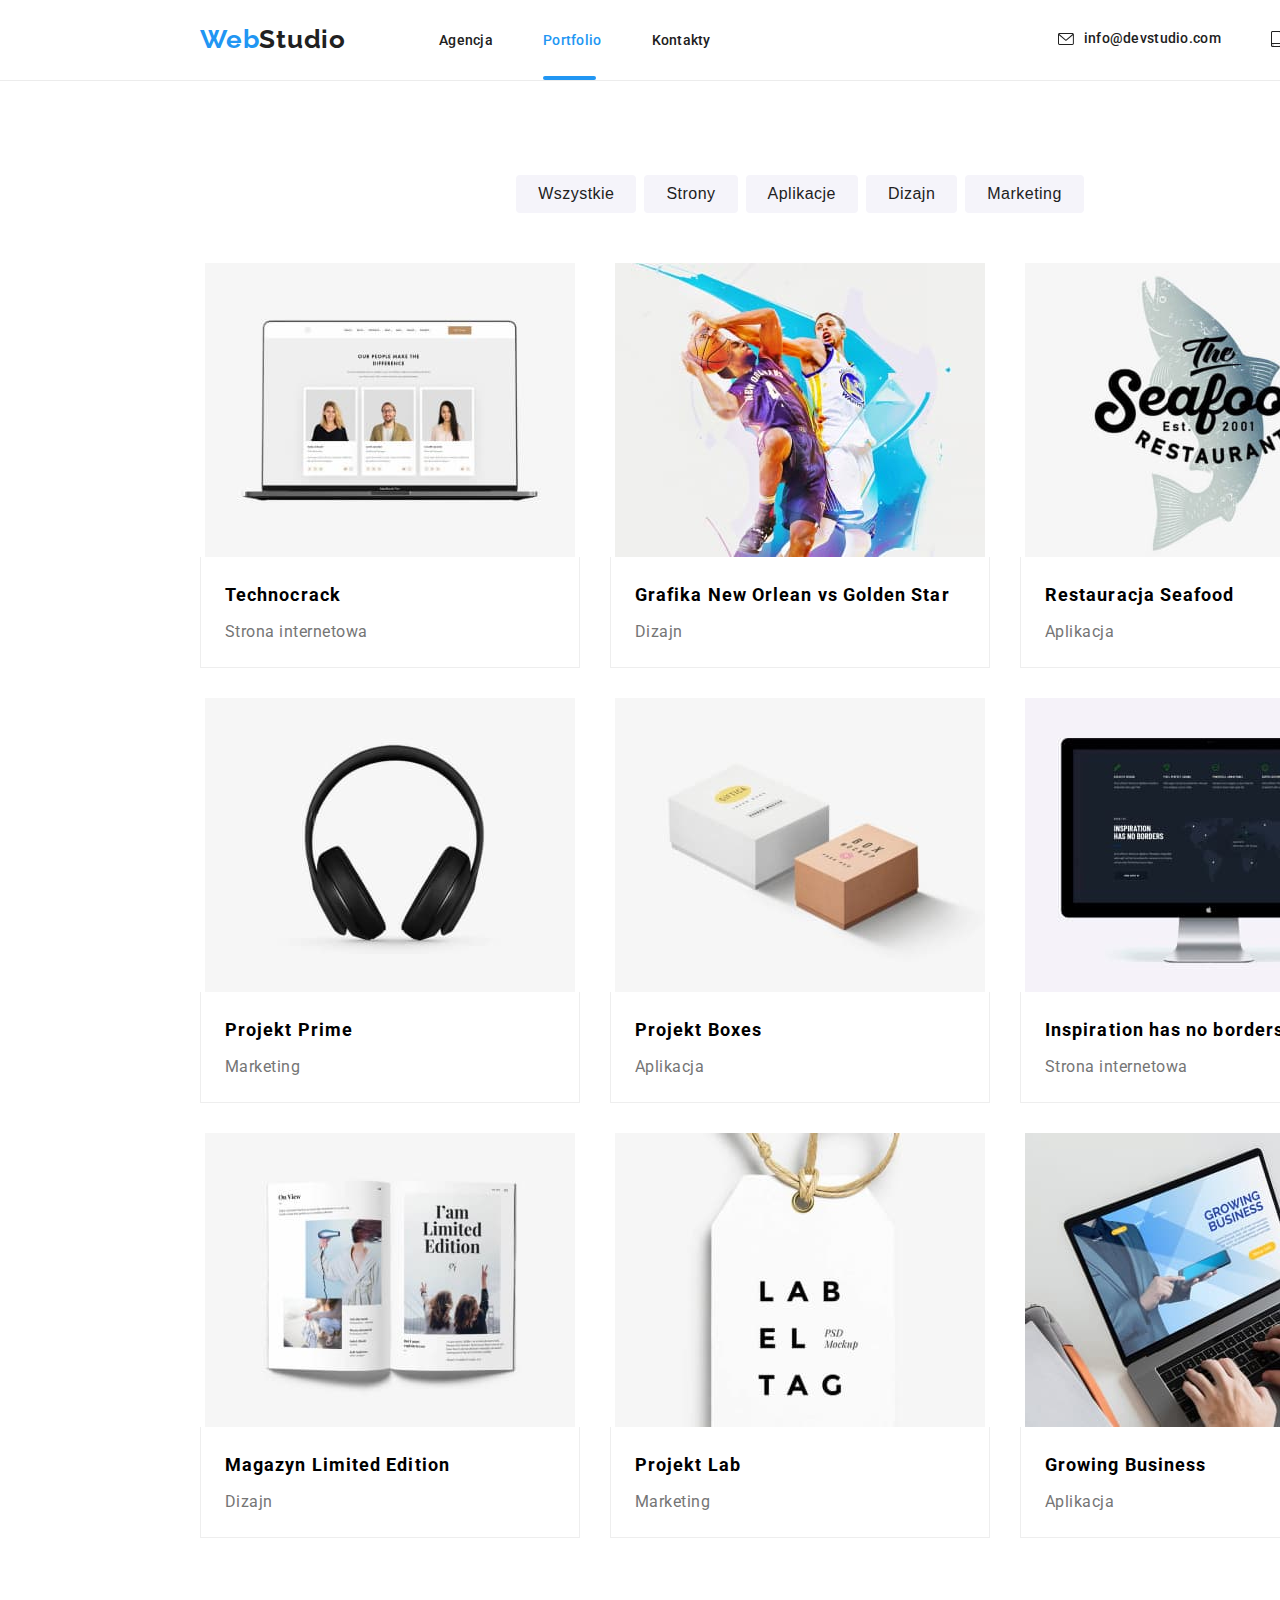
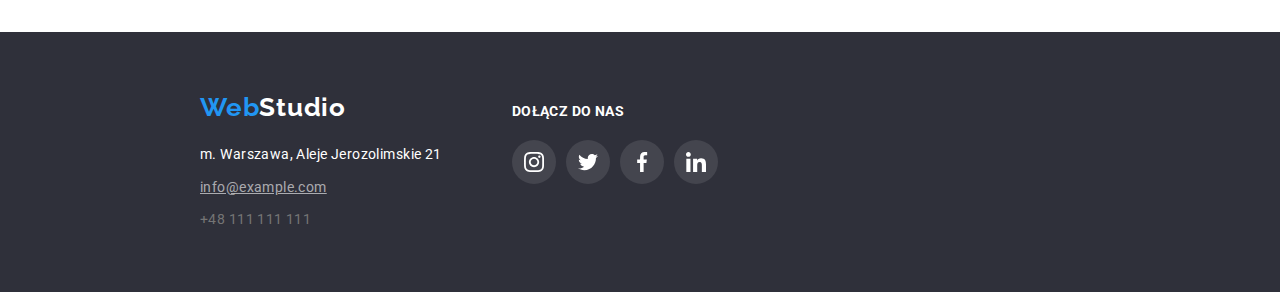
==== commit 1d16012e: "upgrade" ====
--- a/portfolio.html
+++ b/portfolio.html
@@ -26,7 +26,7 @@
 
   <body>
     <header class="header-style">
-      <div class="container header-stye__flex-nav-container header-stye__padding">
+      <div class="container header-style__flex-nav-container header-style__padding">
         <a class="logo" href="index.html"
             ><span class="logo__brand-color">Web</span>Studio</a
           >
--- a/css/main.min.css
+++ b/css/main.min.css
@@ -1 +1 @@
-*{margin:0;padding:0}body{font-family:"Roboto","Raleway",sans-serif;width:1600px;margin:0 auto}.list-style{list-style:none}.container{width:1200px;margin:0 auto;padding:0 15px}.isactive:after{background-color:#2196f3;position:absolute;content:"";display:-webkit-box;display:-ms-flexbox;display:flex;-webkit-box-pack:center;-ms-flex-pack:center;justify-content:center;width:53px;height:4px;top:76px;border-radius:2px}.section{padding:94px 0}.display-images{display:-webkit-box;display:-ms-flexbox;display:flex;gap:30px;position:relative}.h1-text-index{font-weight:900;font-size:44px;line-height:1.36;letter-spacing:.06em;width:696px;color:#fff;text-align:center;margin:0 auto}.h2-text-index{font-weight:700;font-size:36px;line-height:1.16;letter-spacing:.03em}.h3-text-index{font-weight:700;font-size:14px;line-height:1.14;letter-spacing:.03em;padding-top:30px;color:#212121;margin-bottom:10px}h2{margin-bottom:50px}.display-center{text-align:center}.background-2{background-color:#f5f4fa}.background-3{background-color:#fff}.h3-text-index2{font-weight:500;font-size:16px;line-height:1.18;letter-spacing:.03em;color:#212121;padding-top:30px;padding-bottom:10px}.address-structure{font-size:14px;line-height:1.71;letter-spacing:.03em;color:#fff;-webkit-text-decoration-line:none;text-decoration-line:none}.address2-structure{font-size:14px;line-height:1.71;letter-spacing:.03em;-webkit-text-decoration-line:underline;text-decoration-line:underline;color:rgba(255,255,255,.6)}.address2-structure:hover{color:#fff}.input-wrapper{position:relative}.text{font-size:16px;line-height:1.87;letter-spacing:.03em;color:#757575;padding:4px 24px 20px 24px}.lorem{padding-bottom:0}.rectangle-style{background-color:#f5f4fa;border-radius:4px;padding-bottom:30px}.p-text-structure{font-size:14px;line-height:1.71;letter-spacing:.03em;color:#757575;-webkit-text-decoration-line:none;text-decoration-line:none}.address2-structure:hover,.p-text-structure:hover{color:#fff}.header-style{border-bottom:1px solid #ececec}.header-stye__flex-nav-container{display:-webkit-box;display:-ms-flexbox;display:flex;-webkit-box-align:center;-ms-flex-align:center;align-items:center}.header-stye__padding{padding-bottom:25px;padding-top:24px}.header-style__display-form-contacts{display:-webkit-box;display:-ms-flexbox;display:flex;-webkit-box-align:center;-ms-flex-align:center;align-items:center;gap:50px;margin-left:auto}.header-style__header-contact-color{color:#757575;display:-webkit-box;display:-ms-flexbox;display:flex;-webkit-box-align:center;-ms-flex-align:center;align-items:center}.header-style__mail-icon-position{vertical-align:middle;-webkit-box-align:center;-ms-flex-align:center;align-items:center;margin-right:10px;fill:currentColor}.header-style__iphone-icon-position{vertical-align:middle;-webkit-box-align:center;-ms-flex-align:center;align-items:center;margin-right:10px;fill:currentColor}.logo{font-family:"Raleway";color:#212121;font-weight:700;font-size:26px;line-height:1.19;letter-spacing:.03em;text-decoration:none}.logo__footer-logo{color:#fff;padding-top:60px}.logo__brand-color{color:#2196f3}.nav-style{display:-webkit-box;display:-ms-flexbox;display:flex;-webkit-box-align:center;-ms-flex-align:center;align-items:center;gap:93px}.nav-style__nav-display-form{display:-webkit-box;display:-ms-flexbox;display:flex;-webkit-box-align:center;-ms-flex-align:center;align-items:center;gap:50px;margin-left:93px}.nav-style__nav-structure{color:#212121;font-weight:500;font-size:14px;line-height:1.14;letter-spacing:.02em;-webkit-text-decoration-line:none;text-decoration-line:none}.nav-style__nav-structure--active{color:#2196f3}.nav-style__nav-structure:focus{color:#2196f3}.nav-style__nav-structure:hover{color:#2196f3}.business__background-header{text-align:center;padding:200px 0;background-color:#2f303a;background-image:-webkit-gradient(linear, left top, left bottom, from(rgba(47, 48, 58, 0.4)), to(rgba(47, 48, 58, 0.4))),url(../images/background.jpg);background-image:linear-gradient(rgba(47, 48, 58, 0.4), rgba(47, 48, 58, 0.4)),url(../images/background.jpg)}.business__button-style{color:#fff;background-color:#2196f3;font-weight:700;font-size:16px;line-height:1.875;cursor:pointer;border:none;margin-top:30px;padding-top:10px;padding-bottom:10px;padding-left:42px;padding-right:41px;-webkit-box-shadow:0px 4px 4px rgba(0,0,0,.15);box-shadow:0px 4px 4px rgba(0,0,0,.15);border-radius:4px;position:relative}.layout-occupation{position:absolute;font-size:14px;font-weight:700;letter-spacing:.03em;width:370px;height:70px;margin-top:224px;background-color:rgba(47,48,58,.8);z-index:1;color:#fff;text-align:center;padding-top:27px}.index-img-style{-webkit-box-shadow:0px 1px 3px rgba(0,0,0,.12),0px 1px 1px rgba(0,0,0,.14),0px 2px 1px rgba(0,0,0,.2);box-shadow:0px 1px 3px rgba(0,0,0,.12),0px 1px 1px rgba(0,0,0,.14),0px 2px 1px rgba(0,0,0,.2);border-radius:0px 0px 4px 4px}.index-img-style__paragraph-structure{padding-bottom:16px}.index-img-style__ellypse{border-radius:50%;background-color:rgba(255,255,255,.1);fill:#afb1b8}.index-img-style__ellypse:hover{background-color:#2196f3;cursor:pointer;border-radius:50%;fill:#fff}.footer-shape{padding-top:60px;padding-bottom:60px;background-color:#2f303a}.footer-shape__footer-display{display:-webkit-box;display:-ms-flexbox;display:flex}.footer-shape__address-style{font-style:normal;margin-top:20px}.footer-shape__margin{margin-top:9px}.join-us{color:#fff;font-weight:700px;font-size:14px;line-height:1.14;letter-spacing:.03em;margin-bottom:20px;padding-top:12px}.join-us__margin{margin-left:70px}.join-us__social-links{display:-webkit-box;display:-ms-flexbox;display:flex;list-style:none;gap:10px}.join-us__shape{border-radius:50%;background-color:rgba(255,255,255,.1);fill:#fff}.join-us__shape:hover{background-color:#2196f3;cursor:pointer;fill:#fff;border-radius:50%}.newsletter{margin-left:78px}.newsletter__join-us{color:#fff;font-weight:700px;font-size:14px;line-height:1.14;letter-spacing:.03em;margin-bottom:20px;padding-top:12px}.newsletter__display{display:-webkit-box;display:-ms-flexbox;display:flex}.newsletter__borderstyle1{width:358px;height:50px;border:1px solid rgba(255,255,255,.3);-webkit-filter:drop-shadow(0px 4px 4px rgba(0, 0, 0, 0.15));filter:drop-shadow(0px 4px 4px rgba(0, 0, 0, 0.15));border-radius:4px;background-color:#2f303a;padding:15px;color:#fff}.newsletter__borderstyle1:hover{border:1px solid #2196f3}.newsletter__footer-submit-position{display:-webkit-box;display:-ms-flexbox;display:flex;position:absolute}.newsletter__footer-botton{background:#2196f3;-webkit-box-shadow:0px 4px 4px rgba(0,0,0,.15);box-shadow:0px 4px 4px rgba(0,0,0,.15);border-radius:4px;border:none;width:200px;height:50px;margin-left:12px;color:#fff;font-weight:700;font-size:16px;line-height:1.87;-webkit-box-align:center;-ms-flex-align:center;align-items:center;padding:10px 76px 10px 42px;vertical-align:middle}.modal{position:absolute;top:50%;left:50%;width:528px;min-height:581px;background-color:#fff;z-index:2;-webkit-box-shadow:0px 1px 3px rgba(0,0,0,.12),0px 1px 1px rgba(0,0,0,.14),0px 2px 1px rgba(0,0,0,.2);box-shadow:0px 1px 3px rgba(0,0,0,.12),0px 1px 1px rgba(0,0,0,.14),0px 2px 1px rgba(0,0,0,.2);border-radius:4px;-webkit-transform:translate(-50%, -50%) scale(1);transform:translate(-50%, -50%) scale(1);-webkit-transition-property:-webkit-transform;transition-property:-webkit-transform;transition-property:transform;transition-property:transform, -webkit-transform;-webkit-transition-duration:1s;transition-duration:1s;-webkit-transition-timing-function:ease;transition-timing-function:ease}.modal__backdrop{position:fixed;left:0;top:0;width:100%;height:100%;background-color:rgba(0,0,0,.2)}.modal__backdrop.is-hidden .modal{-webkit-transform:translate(-50%, -50%) scale(0.3);transform:translate(-50%, -50%) scale(0.3)}.modal__textmodal1{font-size:20px;margin-top:40px;margin-bottom:12px;text-align:center;line-height:1.17}.mnodal__field{display:-webkit-box;display:-ms-flexbox;display:flex;-webkit-box-orient:vertical;-webkit-box-direction:normal;-ms-flex-direction:column;flex-direction:column}.modal__textmodal2{color:#757575;font-size:12px;line-height:1.16;margin-top:10px;margin-left:40px;margin-right:40px}.modal__footer-img-position{position:absolute;margin-left:60px;margin-bottom:0;top:50%;-webkit-transform:translateY(-50%);transform:translateY(-50%);margin-top:4px}.modal__footer-img-position:hover{fill:#2196f3;cursor:pointer}.modal__input-style{margin-top:10px;margin-left:40px;margin-right:40px;width:448px;height:40px;border:1px solid rgba(33,33,33,.2);border-radius:4px;padding-left:40px;outline:0}.modal__input-style2{width:448px;height:120px;margin-top:10px;margin-left:40px;margin-right:40px;border:1px solid rgba(33,33,33,.2);border-radius:4px;resize:none;outline:0}.modal__input-style:focus,.modal__input-style:hover,.modal__input-style2:focus,.modal__input-style2:hover{fill:#2196f3;border:1px solid #2196f3}.modal__checkbox{margin-top:20px;margin-left:54px;font-size:14px;line-height:1.71;color:#757575;vertical-align:middle;-webkit-box-align:center;-ms-flex-align:center;align-items:center;margin-right:10px;-webkit-box-pack:center;-ms-flex-pack:center;justify-content:center}.modal__checkbox-label{padding-left:7px;vertical-align:middle}.modal__text-modal{color:#2196f3;text-decoration:underline}.modal__submit-modal{width:200px;height:50px;margin-left:164px;margin-top:15px;background:#2196f3;-webkit-box-shadow:0px 4px 4px rgba(0,0,0,.15);box-shadow:0px 4px 4px rgba(0,0,0,.15);border-radius:4px;border:none;color:#fff;font-weight:700;font-size:16px;line-height:1.87}.modal__submit-modal:hover{cursor:pointer}.modal__close-btn{position:absolute;top:8px;right:8px;width:30px;height:30px;border:1px solid rgba(0,0,0,.1);background-color:#fff;cursor:pointer;border-radius:50%}.modal__close-btn:hover{border:1px solid #2196f3}.is-hidden{pointer-events:none;visibility:hidden;opacity:0}.button-style{font-weight:500;font-size:16px;line-height:1.625;text-align:center;letter-spacing:.03em;color:#212121;cursor:pointer;padding:6px 22px;border-radius:4px;background:#f5f4fa;border:none}.button-style:hover,.button-style:focus,.button-style:active{background-color:#2196f3;color:#fff;-webkit-box-shadow:0px 3px 1px rgba(0,0,0,.1),0px 1px 2px rgba(0,0,0,.08),0px 2px 2px rgba(0,0,0,.12);box-shadow:0px 3px 1px rgba(0,0,0,.1),0px 1px 2px rgba(0,0,0,.08),0px 2px 2px rgba(0,0,0,.12)}.button-style__display-button{display:-webkit-box;display:-ms-flexbox;display:flex;-webkit-box-pack:center;-ms-flex-pack:center;justify-content:center;gap:8px;position:relative}.section-pictures{padding:50px 0 94px 0}.section-pictures__display-wrap{-ms-flex-wrap:wrap;flex-wrap:wrap}.section-pictures__box{position:relative;width:370px;height:294px;margin-left:auto;margin-right:auto;background-color:#bdbdbd;overflow:hidden}.section-pictures__overlay{position:absolute;bottom:0;background:rgba(33,150,243,.9);color:#f1f1f1;width:370px;height:294px;top:0;left:0;-webkit-transition:1500ms ease;transition:1500ms ease;color:#fff;-webkit-transform:translateY(100%);transform:translateY(100%);-webkit-transition-property:-webkit-transform;transition-property:-webkit-transform;transition-property:transform;transition-property:transform, -webkit-transform;display:-webkit-box;display:-ms-flexbox;display:flex}.section-pictures__overlay-p{padding:49px 45px 49px 24px;font-size:18px;line-height:1.55;letter-spacing:.03em;text-align:left}.section-pictures__overlay{-webkit-transform:translateY(0);transform:translateY(0)}.section-pictures__portfolioh3{font-weight:700;font-size:18px;line-height:2;letter-spacing:.06em;padding-top:20px;padding-right:24px;padding-bottom:0;padding-left:24px}.section-pictures__img-portfolioborder{border-bottom:1px solid #eee;border-left:1px solid #eee;border-right:1px solid #eee}.section-pictures__portfolioborder{border-left:1px solid #eee;border-right:1px solid #eee}.border-images{font-size:0;width:calc((100% - 60px)/3)}.border-images:hover{-webkit-transform:translateY(0);transform:translateY(0)}.our-clients{margin-top:94px}.our-clients__padding{padding-bottom:94px}.our-clients__display{display:-webkit-box;display:-ms-flexbox;display:flex;list-style:none;-webkit-box-align:center;-ms-flex-align:center;align-items:center;gap:30px}.our-clients__clients{width:170px;height:92px;border:1px solid #afb1b8;border-radius:4px;border-color:#afb1b8;padding:16px 32px;fill:#afb1b8}.our-clients__clients:hover{border-color:#2196f3;cursor:pointer;fill:#2196f3}.our-clients__clients:focus{border-radius:50%;color:fifth-color}.our-clients__size{width:106;height:60.04}/*# sourceMappingURL=main.min.css.map */+*{margin:0;padding:0}body{font-family:"Roboto","Raleway",sans-serif;width:1600px;margin:0 auto}.list-style{list-style:none}.container{width:1200px;margin:0 auto;padding:0 15px}.isactive:after{background-color:#2196f3;position:absolute;content:"";display:-webkit-box;display:-ms-flexbox;display:flex;-webkit-box-pack:center;-ms-flex-pack:center;justify-content:center;width:53px;height:4px;top:76px;border-radius:2px}.section{padding:94px 0}.display-images{display:-webkit-box;display:-ms-flexbox;display:flex;gap:30px;position:relative}.h1-text-index{font-weight:900;font-size:44px;line-height:1.36;letter-spacing:.06em;width:696px;color:#fff;text-align:center;margin:0 auto}.h2-text-index{font-weight:700;font-size:36px;line-height:1.16;letter-spacing:.03em}.h3-text-index{font-weight:700;font-size:14px;line-height:1.14;letter-spacing:.03em;padding-top:30px;color:#212121;margin-bottom:10px}h2{margin-bottom:50px}.display-center{text-align:center}.background-2{background-color:#f5f4fa}.background-3{background-color:#fff}.h3-text-index2{font-weight:500;font-size:16px;line-height:1.18;letter-spacing:.03em;color:#212121;padding-top:30px;padding-bottom:10px}.address-structure{font-size:14px;line-height:1.71;letter-spacing:.03em;color:#fff;-webkit-text-decoration-line:none;text-decoration-line:none}.address2-structure{font-size:14px;line-height:1.71;letter-spacing:.03em;-webkit-text-decoration-line:underline;text-decoration-line:underline;color:rgba(255,255,255,.6)}.address2-structure:hover{color:#fff}.input-wrapper{position:relative}.text{font-size:16px;line-height:1.87;letter-spacing:.03em;color:#757575;padding:4px 24px 20px 24px}.lorem{padding-bottom:0}.rectangle-style{background-color:#f5f4fa;border-radius:4px;padding-bottom:30px}.p-text-structure{font-size:14px;line-height:1.71;letter-spacing:.03em;color:#757575;-webkit-text-decoration-line:none;text-decoration-line:none}.address2-structure:hover,.p-text-structure:hover{color:#fff}.input-wrapper:hover svg,.input-wrapper:hover input{fill:#2196f3;border-color:#2196f3}.header-style{border-bottom:1px solid #ececec}.header-style__flex-nav-container{display:-webkit-box;display:-ms-flexbox;display:flex;-webkit-box-align:center;-ms-flex-align:center;align-items:center}.header-style__padding{padding-bottom:25px;padding-top:24px}.header-style__display-form-contacts{display:-webkit-box;display:-ms-flexbox;display:flex;-webkit-box-align:center;-ms-flex-align:center;align-items:center;gap:50px;margin-left:auto}.header-style__header-contact-color{color:#757575;display:-webkit-box;display:-ms-flexbox;display:flex;-webkit-box-align:center;-ms-flex-align:center;align-items:center}.header-style__mail-icon-position{vertical-align:middle;-webkit-box-align:center;-ms-flex-align:center;align-items:center;margin-right:10px;fill:currentColor}.header-style__iphone-icon-position{vertical-align:middle;-webkit-box-align:center;-ms-flex-align:center;align-items:center;margin-right:10px;fill:currentColor}.logo{font-family:"Raleway";color:#212121;font-weight:700;font-size:26px;line-height:1.19;letter-spacing:.03em;text-decoration:none}.logo__footer-logo{color:#fff;padding-top:60px}.logo__brand-color{color:#2196f3}.nav-style{display:-webkit-box;display:-ms-flexbox;display:flex;-webkit-box-align:center;-ms-flex-align:center;align-items:center;gap:93px}.nav-style__nav-display-form{display:-webkit-box;display:-ms-flexbox;display:flex;-webkit-box-align:center;-ms-flex-align:center;align-items:center;gap:50px;margin-left:93px}.nav-style__nav-structure{color:#212121;font-weight:500;font-size:14px;line-height:1.14;letter-spacing:.02em;-webkit-text-decoration-line:none;text-decoration-line:none}.nav-style__nav-structure--active{color:#2196f3}.nav-style__nav-structure:focus{color:#2196f3}.nav-style__nav-structure:hover{color:#2196f3}.business__background-header{text-align:center;padding:200px 0;background-color:#2f303a;background-image:-webkit-gradient(linear, left top, left bottom, from(rgba(47, 48, 58, 0.4)), to(rgba(47, 48, 58, 0.4))),url(../images/background.jpg);background-image:linear-gradient(rgba(47, 48, 58, 0.4), rgba(47, 48, 58, 0.4)),url(../images/background.jpg)}.business__button-style{color:#fff;background-color:#2196f3;font-weight:700;font-size:16px;line-height:1.875;cursor:pointer;border:none;margin-top:30px;padding-top:10px;padding-bottom:10px;padding-left:42px;padding-right:41px;-webkit-box-shadow:0px 4px 4px rgba(0,0,0,.15);box-shadow:0px 4px 4px rgba(0,0,0,.15);border-radius:4px;position:relative}.layout-occupation{position:absolute;font-size:14px;font-weight:700;letter-spacing:.03em;width:370px;height:70px;margin-top:224px;background-color:rgba(47,48,58,.8);z-index:1;color:#fff;text-align:center;padding-top:27px}.index-img-style{-webkit-box-shadow:0px 1px 3px rgba(0,0,0,.12),0px 1px 1px rgba(0,0,0,.14),0px 2px 1px rgba(0,0,0,.2);box-shadow:0px 1px 3px rgba(0,0,0,.12),0px 1px 1px rgba(0,0,0,.14),0px 2px 1px rgba(0,0,0,.2);border-radius:0px 0px 4px 4px}.index-img-style__paragraph-structure{padding-bottom:16px}.index-img-style__ellypse{border-radius:50%;background-color:rgba(255,255,255,.1);fill:#afb1b8}.index-img-style__ellypse:hover{background-color:#2196f3;cursor:pointer;border-radius:50%;fill:#fff}.footer-shape{padding-top:60px;padding-bottom:60px;background-color:#2f303a}.footer-shape__footer-display{display:-webkit-box;display:-ms-flexbox;display:flex}.footer-shape__address-style{font-style:normal;margin-top:20px}.footer-shape__margin{margin-top:9px}.join-us{color:#fff;font-weight:700px;font-size:14px;line-height:1.14;letter-spacing:.03em;margin-bottom:20px;padding-top:12px}.join-us__margin{margin-left:70px}.join-us__social-links{display:-webkit-box;display:-ms-flexbox;display:flex;list-style:none;gap:10px}.join-us__shape{border-radius:50%;background-color:rgba(255,255,255,.1);fill:#fff}.join-us__shape:hover{background-color:#2196f3;cursor:pointer;fill:#fff;border-radius:50%}.newsletter{margin-left:78px}.newsletter__join-us{color:#fff;font-weight:700px;font-size:14px;line-height:1.14;letter-spacing:.03em;margin-bottom:20px;padding-top:12px}.newsletter__display{display:-webkit-box;display:-ms-flexbox;display:flex}.newsletter__borderstyle1{width:358px;height:50px;border:1px solid rgba(255,255,255,.3);-webkit-filter:drop-shadow(0px 4px 4px rgba(0, 0, 0, 0.15));filter:drop-shadow(0px 4px 4px rgba(0, 0, 0, 0.15));border-radius:4px;background-color:#2f303a;padding:15px;color:#fff}.newsletter__borderstyle1:hover{border:1px solid #2196f3}.newsletter__footer-submit-position{display:-webkit-box;display:-ms-flexbox;display:flex;position:absolute}.newsletter__footer-botton{background:#2196f3;-webkit-box-shadow:0px 4px 4px rgba(0,0,0,.15);box-shadow:0px 4px 4px rgba(0,0,0,.15);border-radius:4px;border:none;width:200px;height:50px;margin-left:12px;color:#fff;font-weight:700;font-size:16px;line-height:1.87;-webkit-box-align:center;-ms-flex-align:center;align-items:center;padding:10px 76px 10px 42px;vertical-align:middle}.modal{position:absolute;top:50%;left:50%;width:528px;min-height:581px;background-color:#fff;z-index:2;-webkit-box-shadow:0px 1px 3px rgba(0,0,0,.12),0px 1px 1px rgba(0,0,0,.14),0px 2px 1px rgba(0,0,0,.2);box-shadow:0px 1px 3px rgba(0,0,0,.12),0px 1px 1px rgba(0,0,0,.14),0px 2px 1px rgba(0,0,0,.2);border-radius:4px;-webkit-transform:translate(-50%, -50%) scale(1);transform:translate(-50%, -50%) scale(1);-webkit-transition-property:-webkit-transform;transition-property:-webkit-transform;transition-property:transform;transition-property:transform, -webkit-transform;-webkit-transition-duration:1s;transition-duration:1s;-webkit-transition-timing-function:ease;transition-timing-function:ease}.modal__backdrop{position:fixed;left:0;top:0;width:100%;height:100%;background-color:rgba(0,0,0,.2)}.modal__backdrop.is-hidden .modal{-webkit-transform:translate(-50%, -50%) scale(0.3);transform:translate(-50%, -50%) scale(0.3)}.modal__textmodal1{font-size:20px;margin-top:40px;margin-bottom:12px;text-align:center;line-height:1.17}.mnodal__field{display:-webkit-box;display:-ms-flexbox;display:flex;-webkit-box-orient:vertical;-webkit-box-direction:normal;-ms-flex-direction:column;flex-direction:column}.modal__textmodal2{color:#757575;font-size:12px;line-height:1.16;margin-top:10px;margin-left:40px;margin-right:40px}.modal__footer-img-position{position:absolute;margin-left:60px;margin-bottom:0;top:50%;-webkit-transform:translateY(-50%);transform:translateY(-50%);margin-top:4px}.modal__footer-img-position:hover{fill:#2196f3;cursor:pointer}.modal__input-style{margin-top:10px;margin-left:40px;margin-right:40px;width:448px;height:40px;border:1px solid rgba(33,33,33,.2);border-radius:4px;padding-left:40px;outline:0}.modal__input-style2{width:448px;height:120px;margin-top:10px;margin-left:40px;margin-right:40px;border:1px solid rgba(33,33,33,.2);border-radius:4px;resize:none;outline:0}.modal__input-style:focus,.modal__input-style:hover,.modal__input-style2:focus,.modal__input-style2:hover{fill:#2196f3;border:1px solid #2196f3}.modal__checkbox{margin-top:20px;margin-left:54px;font-size:14px;line-height:1.71;color:#757575;vertical-align:middle;-webkit-box-align:center;-ms-flex-align:center;align-items:center;margin-right:10px;-webkit-box-pack:center;-ms-flex-pack:center;justify-content:center}.modal__checkbox-label{padding-left:7px;vertical-align:middle}.modal__text-modal{color:#2196f3;text-decoration:underline}.modal__submit-modal{width:200px;height:50px;margin-left:164px;margin-top:15px;background:#2196f3;-webkit-box-shadow:0px 4px 4px rgba(0,0,0,.15);box-shadow:0px 4px 4px rgba(0,0,0,.15);border-radius:4px;border:none;color:#fff;font-weight:700;font-size:16px;line-height:1.87}.modal__submit-modal:hover{cursor:pointer}.modal__close-btn{position:absolute;top:8px;right:8px;width:30px;height:30px;border:1px solid rgba(0,0,0,.1);background-color:#fff;cursor:pointer;border-radius:50%}.modal__close-btn:hover{border:1px solid #2196f3}.is-hidden{pointer-events:none;visibility:hidden;opacity:0}.button-style{font-weight:500;font-size:16px;line-height:1.625;text-align:center;letter-spacing:.03em;color:#212121;cursor:pointer;padding:6px 22px;border-radius:4px;background:#f5f4fa;border:none}.button-style:hover,.button-style:focus,.button-style:active{background-color:#2196f3;color:#fff;-webkit-box-shadow:0px 3px 1px rgba(0,0,0,.1),0px 1px 2px rgba(0,0,0,.08),0px 2px 2px rgba(0,0,0,.12);box-shadow:0px 3px 1px rgba(0,0,0,.1),0px 1px 2px rgba(0,0,0,.08),0px 2px 2px rgba(0,0,0,.12)}.button-style__display-button{display:-webkit-box;display:-ms-flexbox;display:flex;-webkit-box-pack:center;-ms-flex-pack:center;justify-content:center;gap:8px;position:relative}.section-pictures{padding:50px 0 94px 0}.section-pictures__display-wrap{-ms-flex-wrap:wrap;flex-wrap:wrap}.section-pictures__box{position:relative;width:370px;height:294px;margin-left:auto;margin-right:auto;background-color:#bdbdbd;overflow:hidden}.section-pictures__overlay{position:absolute;bottom:0;background:rgba(33,150,243,.9);color:#f1f1f1;width:370px;height:294px;top:0;left:0;-webkit-transition:1500ms ease;transition:1500ms ease;color:#fff;-webkit-transform:translateY(100%);transform:translateY(100%);-webkit-transition-property:-webkit-transform;transition-property:-webkit-transform;transition-property:transform;transition-property:transform, -webkit-transform;display:-webkit-box;display:-ms-flexbox;display:flex}.section-pictures__overlay-p{padding:49px 45px 49px 24px;font-size:18px;line-height:1.55;letter-spacing:.03em;text-align:left}.border-images:hover .section-pictures__overlay{-webkit-transform:translateY(0);transform:translateY(0)}.section-pictures__portfolioh3{font-weight:700;font-size:18px;line-height:2;letter-spacing:.06em;padding-top:20px;padding-right:24px;padding-bottom:0;padding-left:24px}.section-pictures__img-portfolioborder{border-bottom:1px solid #eee;border-left:1px solid #eee;border-right:1px solid #eee}.section-pictures__portfolioborder{border-left:1px solid #eee;border-right:1px solid #eee}.border-images{font-size:0;width:calc((100% - 60px)/3)}.border-images:hover{-webkit-transform:translateY(0);transform:translateY(0)}.our-clients{margin-top:94px}.our-clients__padding{padding-bottom:94px}.our-clients__display{display:-webkit-box;display:-ms-flexbox;display:flex;list-style:none;-webkit-box-align:center;-ms-flex-align:center;align-items:center;gap:30px}.our-clients__clients{width:170px;height:92px;border:1px solid #afb1b8;border-radius:4px;border-color:#afb1b8;padding:16px 32px;fill:#afb1b8}.our-clients__clients:hover{border-color:#2196f3;cursor:pointer;fill:#2196f3}.our-clients__clients:focus{border-radius:50%;color:fifth-color}.our-clients__size{width:106;height:60.04}/*# sourceMappingURL=main.min.css.map */